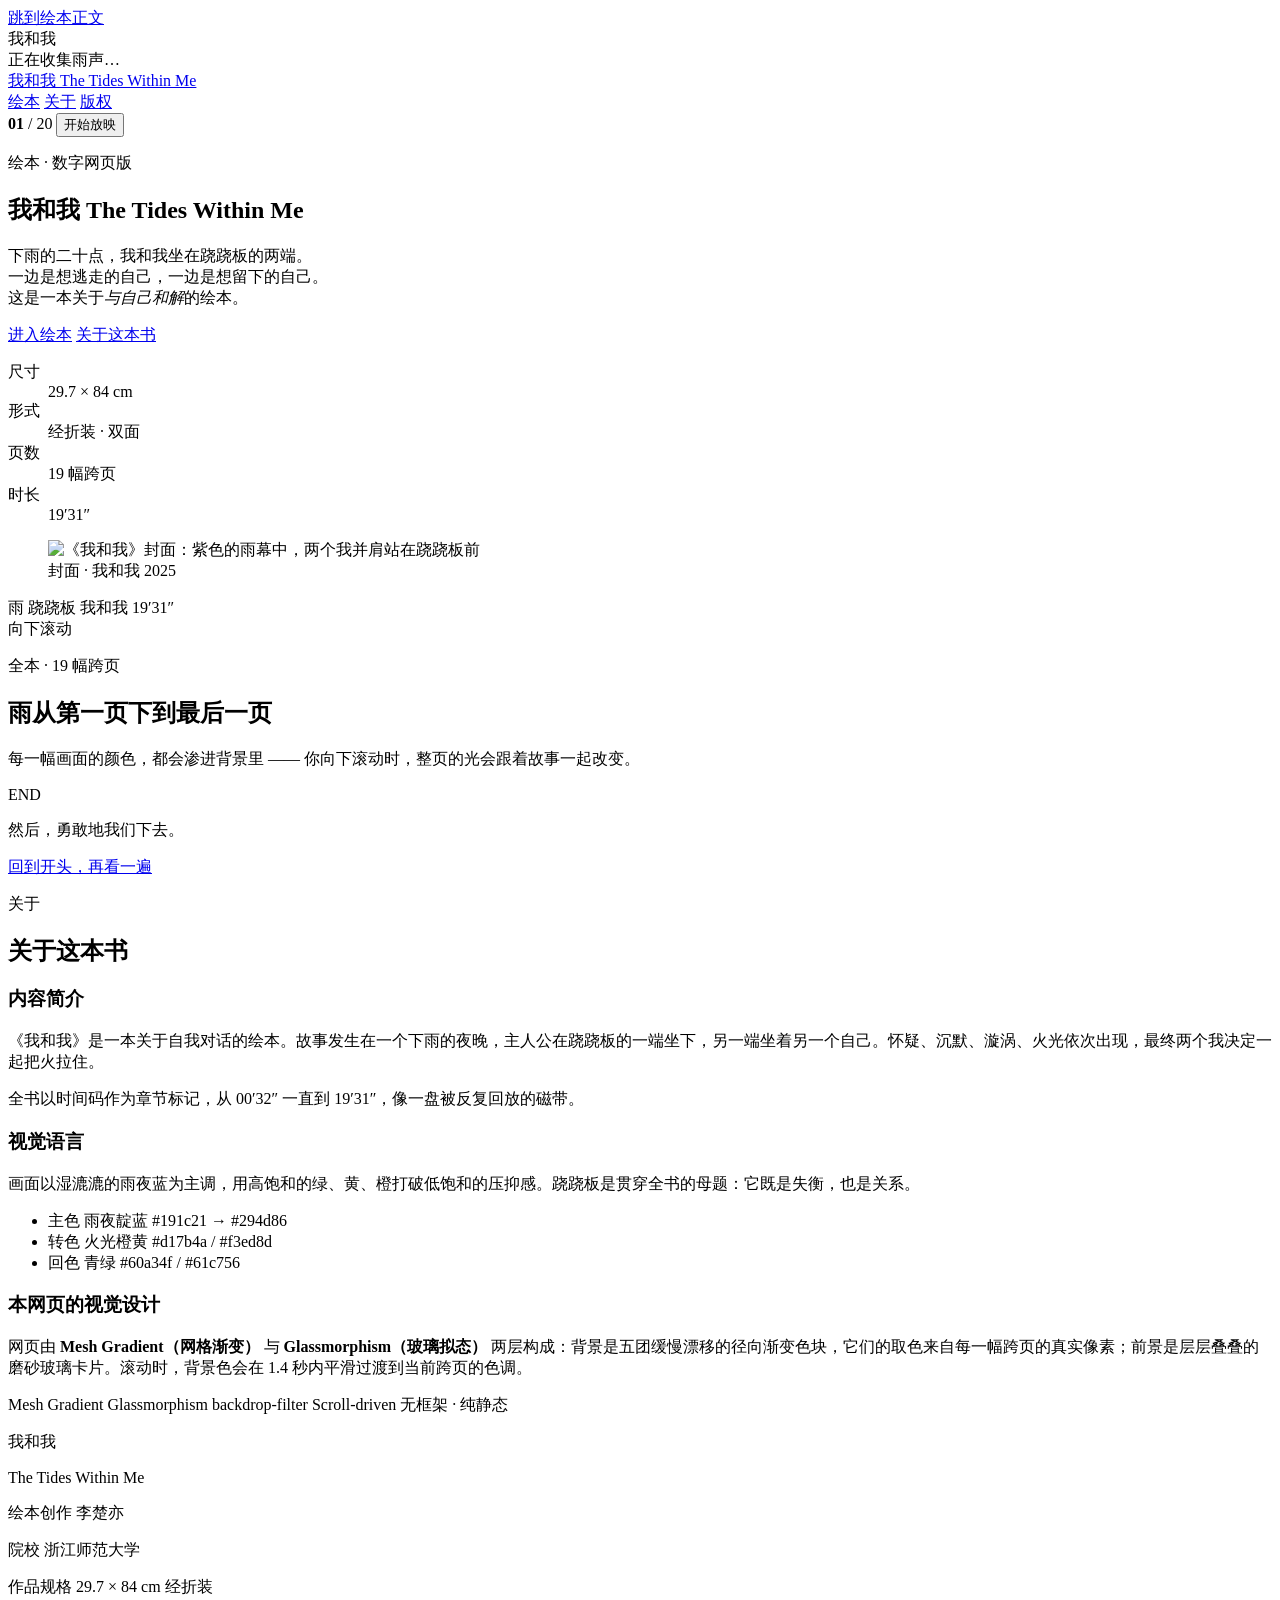
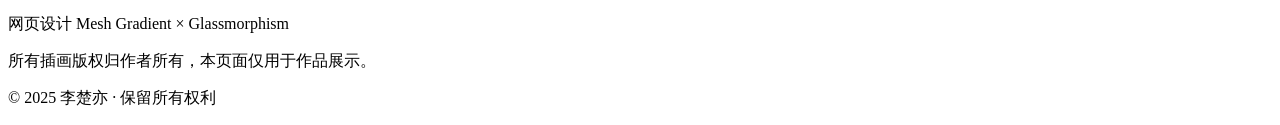
==== index.html @ bffdbea9 "Add files via upload" ====
<!DOCTYPE html>
<html lang="zh-CN">
<head>
<meta charset="UTF-8">
<meta name="viewport" content="width=device-width, initial-scale=1, viewport-fit=cover">
<title>我和我 · The Tides Within Me ｜ 绘本网页</title>
<meta name="description" content="《我和我》绘本数字网页版 —— 一场与自己相遇的雨。以网格渐变与玻璃拟态重构的阅读体验。">
<link rel="preconnect" href="https://fonts.googleapis.com">
<link rel="preconnect" href="https://fonts.gstatic.com" crossorigin>
<link href="https://fonts.googleapis.com/css2?family=Noto+Serif+SC:wght@300;400;600&family=Cormorant+Garamond:ital,wght@0,300;0,400;1,300&display=swap" rel="stylesheet">
<link rel="preload" as="image" href="assets/images/cover.jpg">
<link rel="preload" as="image" href="assets/images/01-02.jpg">
<link rel="stylesheet" href="assets/placeholder.css">
<link rel="stylesheet" href="assets/style.css">
</head>
<body>

<a class="skip-link" href="#story">跳到绘本正文</a>

<!-- ============ 网格渐变背景层 ============ -->
<div class="mesh" aria-hidden="true">
  <span class="mesh__blob mesh__blob--1"></span>
  <span class="mesh__blob mesh__blob--2"></span>
  <span class="mesh__blob mesh__blob--3"></span>
  <span class="mesh__blob mesh__blob--4"></span>
  <span class="mesh__blob mesh__blob--5"></span>
</div>
<div class="mesh__grain" aria-hidden="true"></div>
<div class="mesh__vignette" aria-hidden="true"></div>
<div class="cursor-glow" aria-hidden="true"></div>

<!-- ============ 载入层 ============ -->
<div class="loader" id="loader">
  <div class="loader__glass">
    <div class="loader__mark">我和我</div>
    <div class="loader__bar"><i id="loaderBar"></i></div>
    <div class="loader__hint" id="loaderHint">正在收集雨声…</div>
  </div>
</div>

<!-- ============ 顶部玻璃导航 ============ -->
<header class="nav glass" id="nav">
  <div class="nav__progress"><i id="navProgress"></i></div>
  <div class="nav__row">
    <a class="nav__brand" href="#top">
      <span class="nav__dot"></span>
      <span class="nav__title">我和我</span>
      <span class="nav__sub">The Tides Within Me</span>
    </a>
    <nav class="nav__links" aria-label="页面导航">
      <a href="#story">绘本</a>
      <a href="#about">关于</a>
      <a href="#credits">版权</a>
    </nav>
    <div class="nav__meta">
      <span class="nav__counter"><b id="navIndex">01</b> / <span id="navTotal">20</span></span>
      <button class="nav__cta" id="startTour" type="button">开始放映</button>
    </div>
  </div>
</header>

<main id="top">

  <!-- ============ 首屏 ============ -->
  <section class="hero">
    <div class="hero__grid">
      <div class="hero__copy">
        <p class="eyebrow glass-pill"><span class="pulse"></span> 绘本 · 数字网页版</p>
        <h1 class="hero__title">
          <span class="hero__cn">我和我</span>
          <span class="hero__en">The Tides Within Me</span>
        </h1>
        <p class="hero__lead">
          下雨的二十点，我和我坐在跷跷板的两端。<br>
          一边是想逃走的自己，一边是想留下的自己。<br>
          这是一本关于<em>与自己和解</em>的绘本。
        </p>
        <div class="hero__actions">
          <a class="btn btn--primary" href="#story">进入绘本</a>
          <a class="btn btn--ghost" href="#about">关于这本书</a>
        </div>
        <dl class="hero__facts glass">
          <div><dt>尺寸</dt><dd>29.7 × 84 cm</dd></div>
          <div><dt>形式</dt><dd>经折装 · 双面</dd></div>
          <div><dt>页数</dt><dd>19 幅跨页</dd></div>
          <div><dt>时长</dt><dd>19′31″</dd></div>
        </dl>
      </div>

      <div class="hero__art">
        <figure class="hero__frame glass">
          <div class="hero__shot" data-ph="cover">
            <img src="assets/images/cover.jpg" alt="《我和我》封面：紫色的雨幕中，两个我并肩站在跷跷板前" width="1900" height="656" fetchpriority="high" decoding="async">
          </div>
          <figcaption class="glass-bar">
            <span>封面 · 我和我</span>
            <span class="mono">2025</span>
          </figcaption>
        </figure>
        <div class="hero__chips">
          <span class="glass-chip">雨</span>
          <span class="glass-chip">跷跷板</span>
          <span class="glass-chip">我和我</span>
          <span class="glass-chip">19′31″</span>
        </div>
      </div>
    </div>
    <div class="scroll-cue" aria-hidden="true"><span></span>向下滚动</div>
  </section>

  <!-- ============ 绘本正文 ============ -->
  <section class="story" id="story">
    <div class="section-head">
      <p class="eyebrow glass-pill"><span class="pulse"></span> 全本 · 19 幅跨页</p>
      <h2>雨从第一页下到最后一页</h2>
      <p class="section-lead">每一幅画面的颜色，都会渗进背景里 —— 你向下滚动时，整页的光会跟着故事一起改变。</p>
    </div>

    <ol class="spreads" id="spreads"></ol>

    <div class="story-end glass">
      <p class="story-end__en">END</p>
      <p class="story-end__cn">然后，勇敢地我们下去。</p>
      <a class="btn btn--primary" href="#top">回到开头，再看一遍</a>
    </div>
  </section>

  <!-- ============ 关于 ============ -->
  <section class="about" id="about">
    <div class="section-head">
      <p class="eyebrow glass-pill"><span class="pulse"></span> 关于</p>
      <h2>关于这本书</h2>
    </div>
    <div class="about__grid">
      <article class="glass about__card">
        <h3>内容简介</h3>
        <p>《我和我》是一本关于自我对话的绘本。故事发生在一个下雨的夜晚，主人公在跷跷板的一端坐下，另一端坐着另一个自己。怀疑、沉默、漩涡、火光依次出现，最终两个我决定一起把火拉住。</p>
        <p>全书以时间码作为章节标记，从 <span class="mono">00′32″</span> 一直到 <span class="mono">19′31″</span>，像一盘被反复回放的磁带。</p>
      </article>
      <article class="glass about__card">
        <h3>视觉语言</h3>
        <p>画面以湿漉漉的雨夜蓝为主调，用高饱和的绿、黄、橙打破低饱和的压抑感。跷跷板是贯穿全书的母题：它既是失衡，也是关系。</p>
        <ul class="about__list">
          <li><span>主色</span> 雨夜靛蓝 #191c21 → #294d86</li>
          <li><span>转色</span> 火光橙黄 #d17b4a / #f3ed8d</li>
          <li><span>回色</span> 青绿 #60a34f / #61c756</li>
        </ul>
      </article>
      <article class="glass about__card about__card--wide">
        <h3>本网页的视觉设计</h3>
        <p>网页由 <strong>Mesh Gradient（网格渐变）</strong> 与 <strong>Glassmorphism（玻璃拟态）</strong> 两层构成：背景是五团缓慢漂移的径向渐变色块，它们的取色来自每一幅跨页的真实像素；前景是层层叠叠的磨砂玻璃卡片。滚动时，背景色会在 1.4 秒内平滑过渡到当前跨页的色调。</p>
        <div class="about__tech">
          <span class="glass-chip">Mesh Gradient</span>
          <span class="glass-chip">Glassmorphism</span>
          <span class="glass-chip">backdrop-filter</span>
          <span class="glass-chip">Scroll-driven</span>
          <span class="glass-chip">无框架 · 纯静态</span>
        </div>
      </article>
    </div>
  </section>

  <!-- ============ 版权 ============ -->
  <footer class="credits" id="credits">
    <div class="glass credits__card">
      <div class="credits__left">
        <p class="credits__mark">我和我</p>
        <p class="credits__en">The Tides Within Me</p>
      </div>
      <div class="credits__right">
        <p><span>绘本创作</span> 李楚亦</p>
        <p><span>院校</span> 浙江师范大学</p>
        <p><span>作品规格</span> 29.7 × 84 cm 经折装</p>
        <p><span>网页设计</span> Mesh Gradient × Glassmorphism</p>
        <p class="credits__note">所有插画版权归作者所有，本页面仅用于作品展示。</p>
      </div>
    </div>
    <p class="credits__bottom">© 2025 李楚亦 · 保留所有权利</p>
  </footer>
</main>

<!-- ============ 灯箱 ============ -->
<div class="lightbox" id="lightbox" role="dialog" aria-modal="true" aria-label="跨页大图" hidden>
  <div class="lightbox__backdrop"></div>
  <div class="lightbox__stage glass">
    <div class="lightbox__bar glass-bar">
      <span id="lbMeta">—</span>
      <span class="lightbox__hint">← → 翻页 · Esc 关闭</span>
      <button class="lightbox__close" id="lbClose" type="button" aria-label="关闭">✕</button>
    </div>
    <figure class="lightbox__figure">
      <img id="lbImg" alt="" decoding="async">
    </figure>
    <div class="lightbox__nav">
      <button id="lbPrev" type="button" aria-label="上一页">←</button>
      <span id="lbCount" class="mono">1 / 20</span>
      <button id="lbNext" type="button" aria-label="下一页">→</button>
    </div>
  </div>
</div>

<div class="toast glass" id="toast" role="status" aria-live="polite"></div>

<script src="assets/data.js"></script>
<script src="assets/app.js"></script>
</body>
</html>
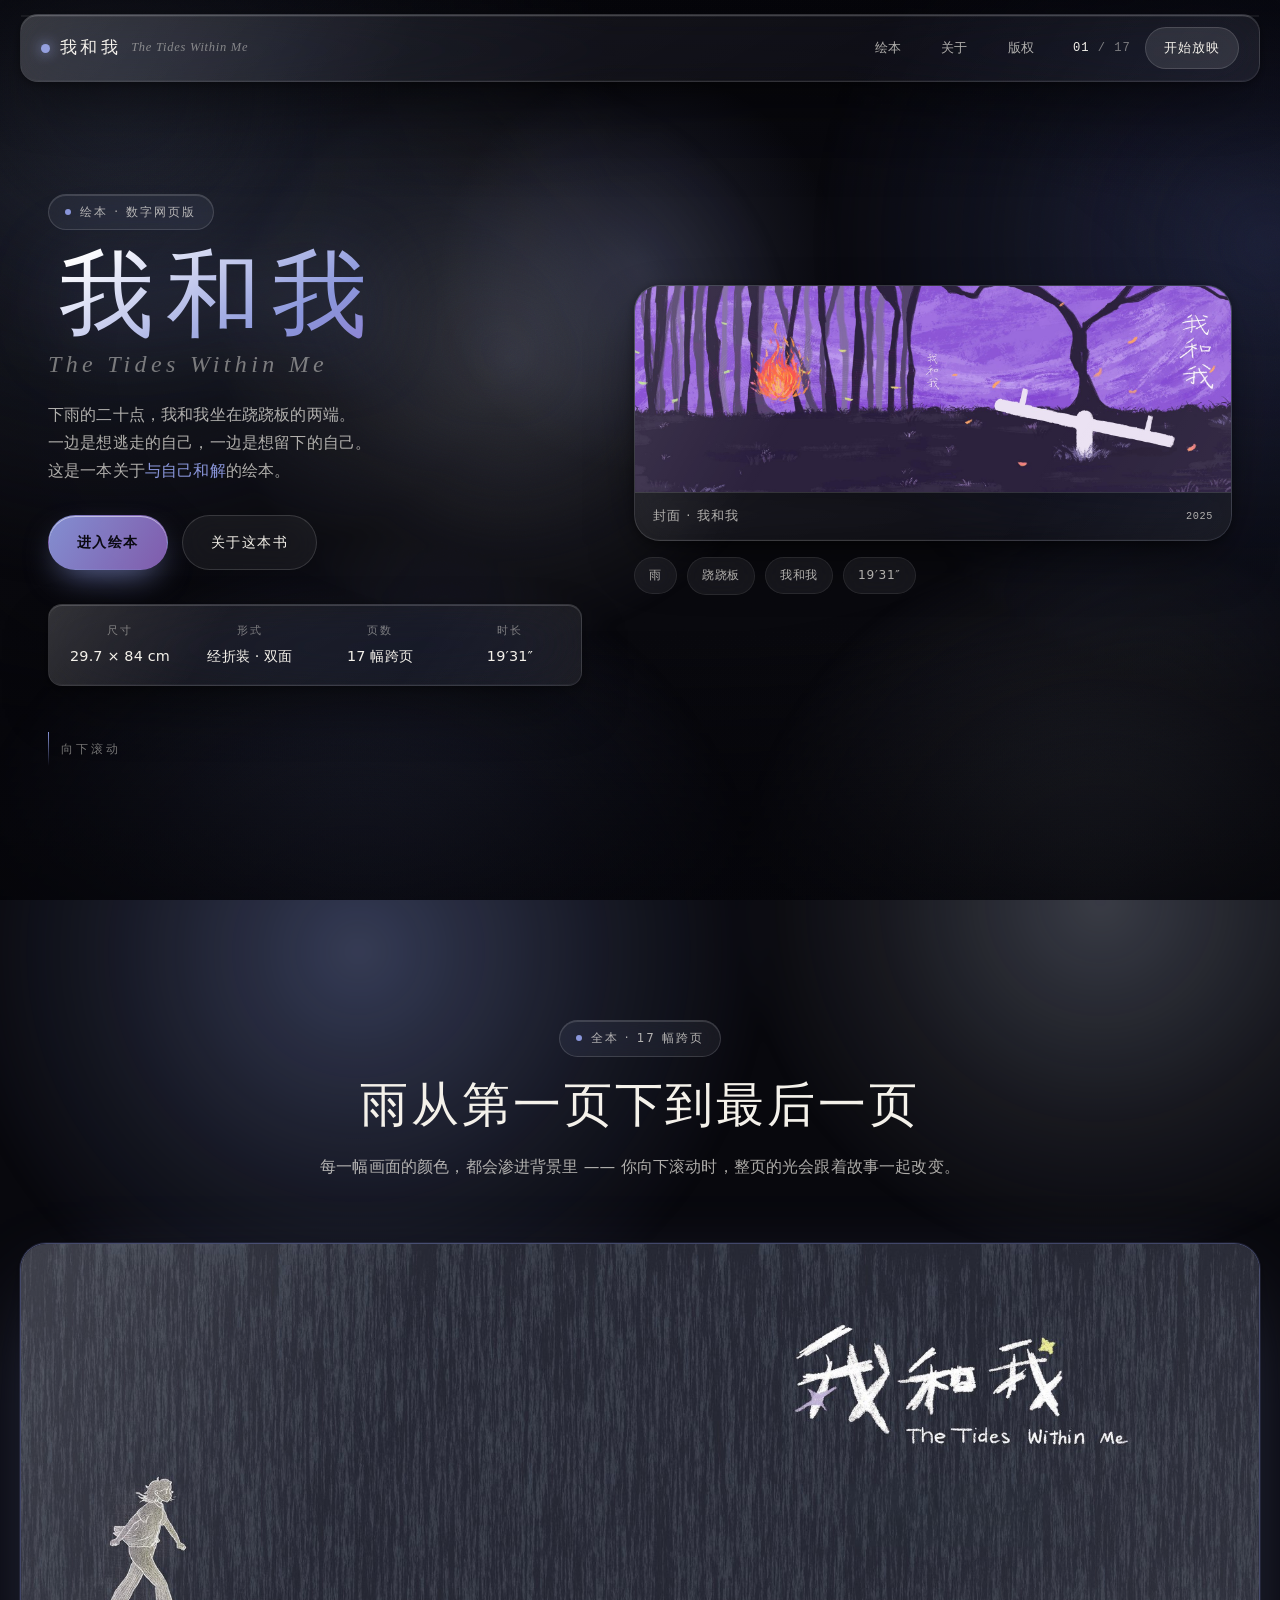
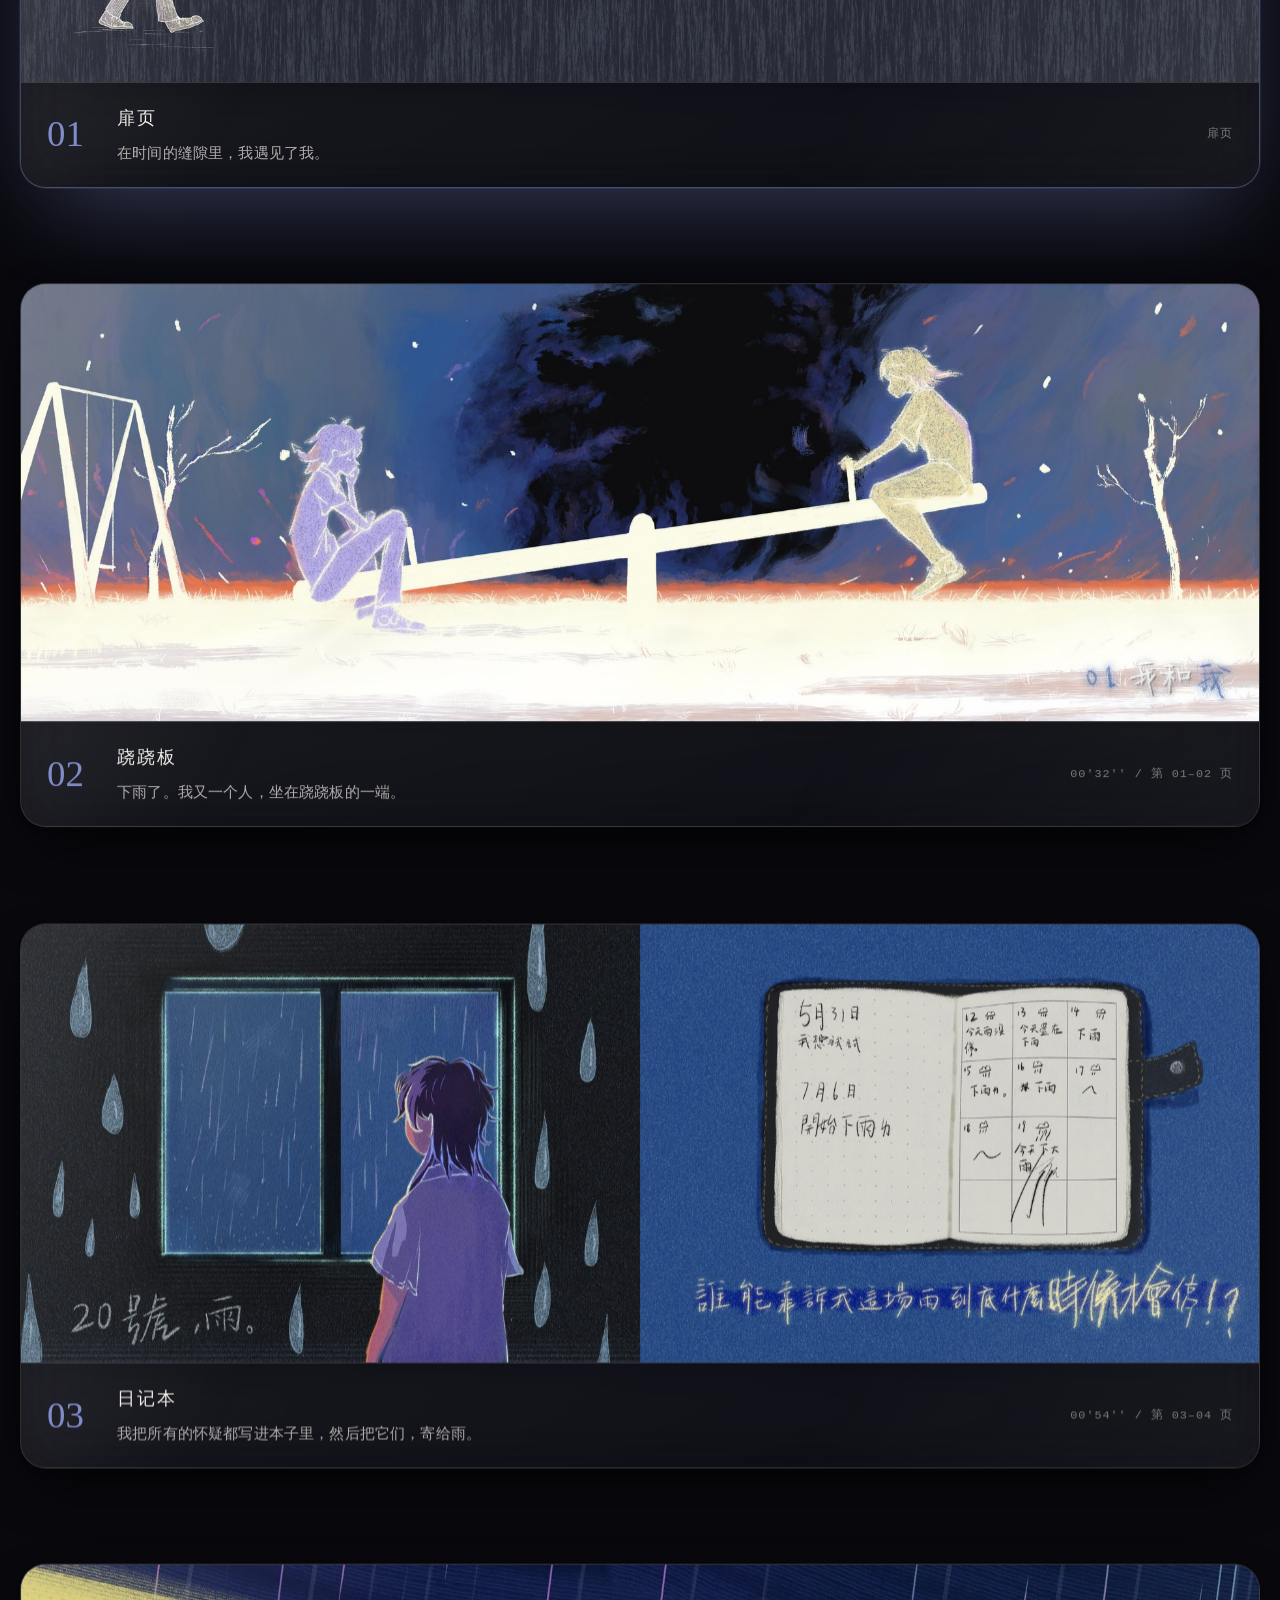
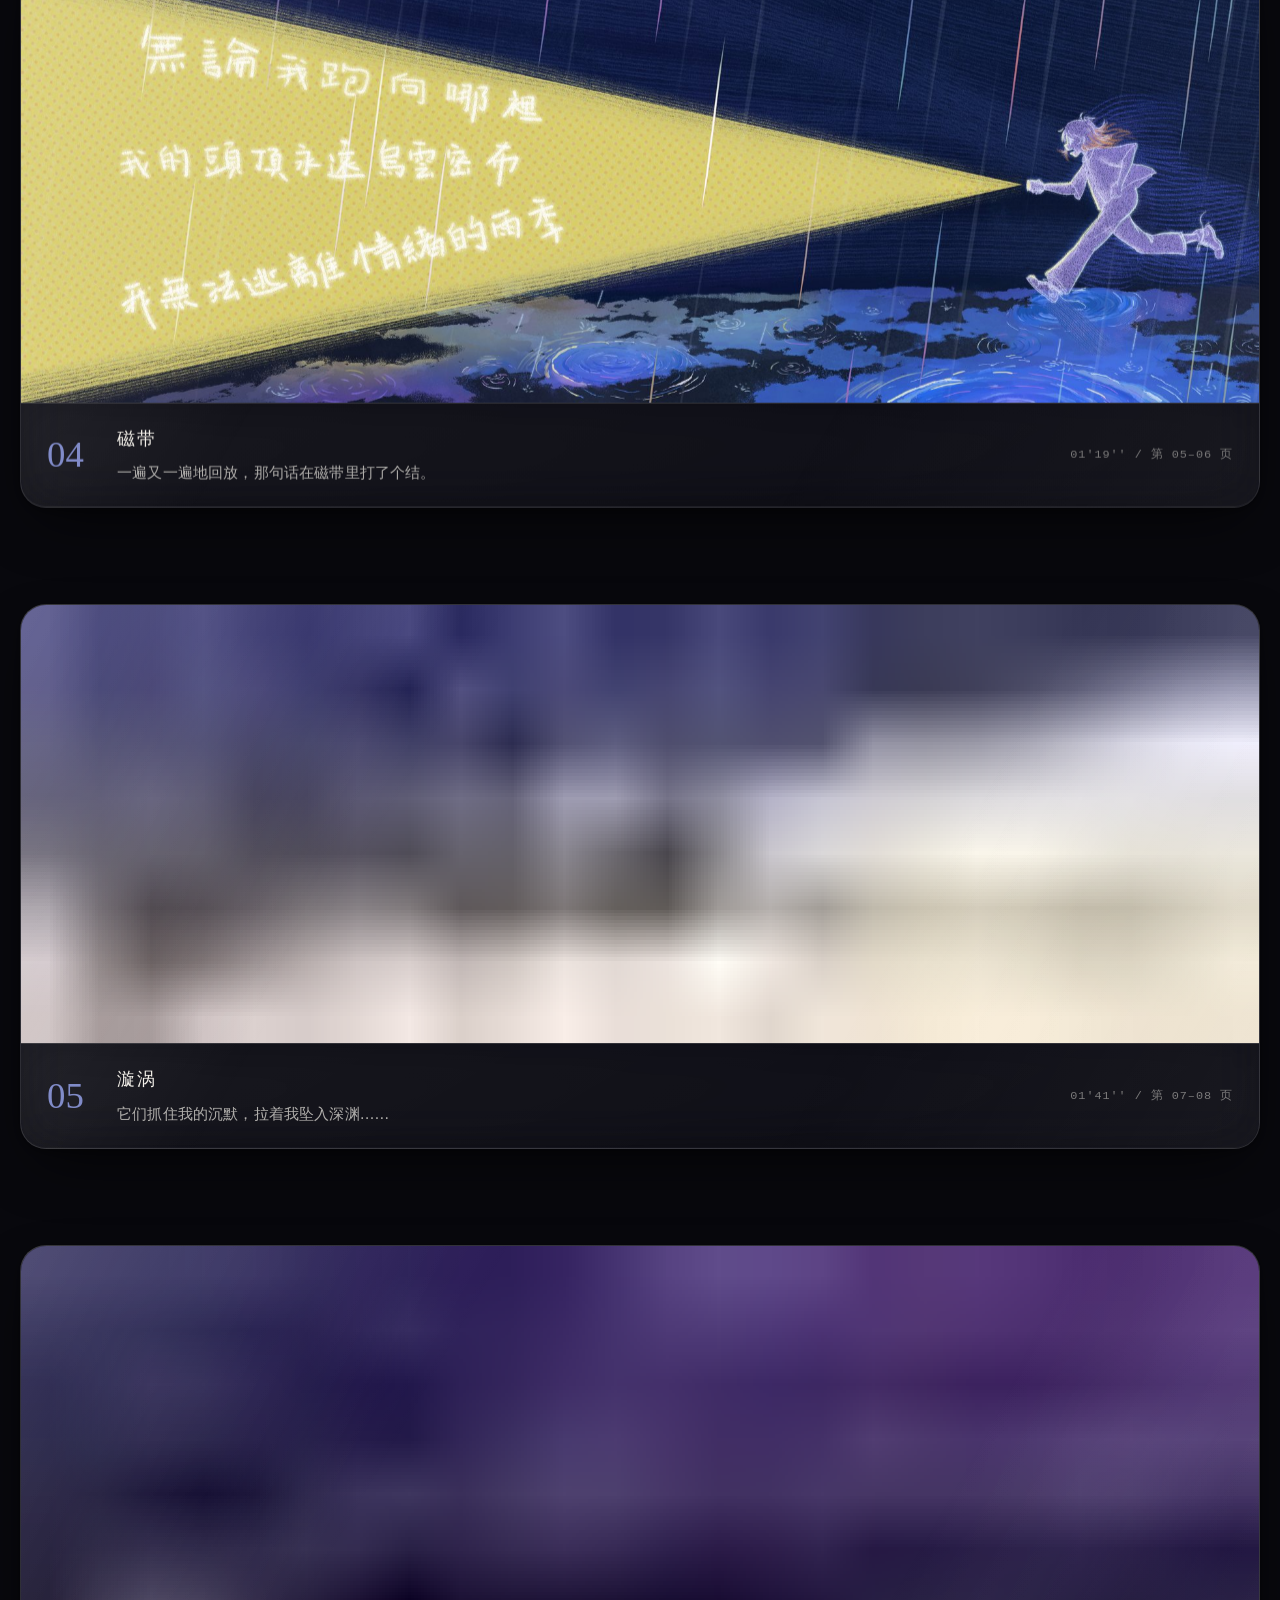
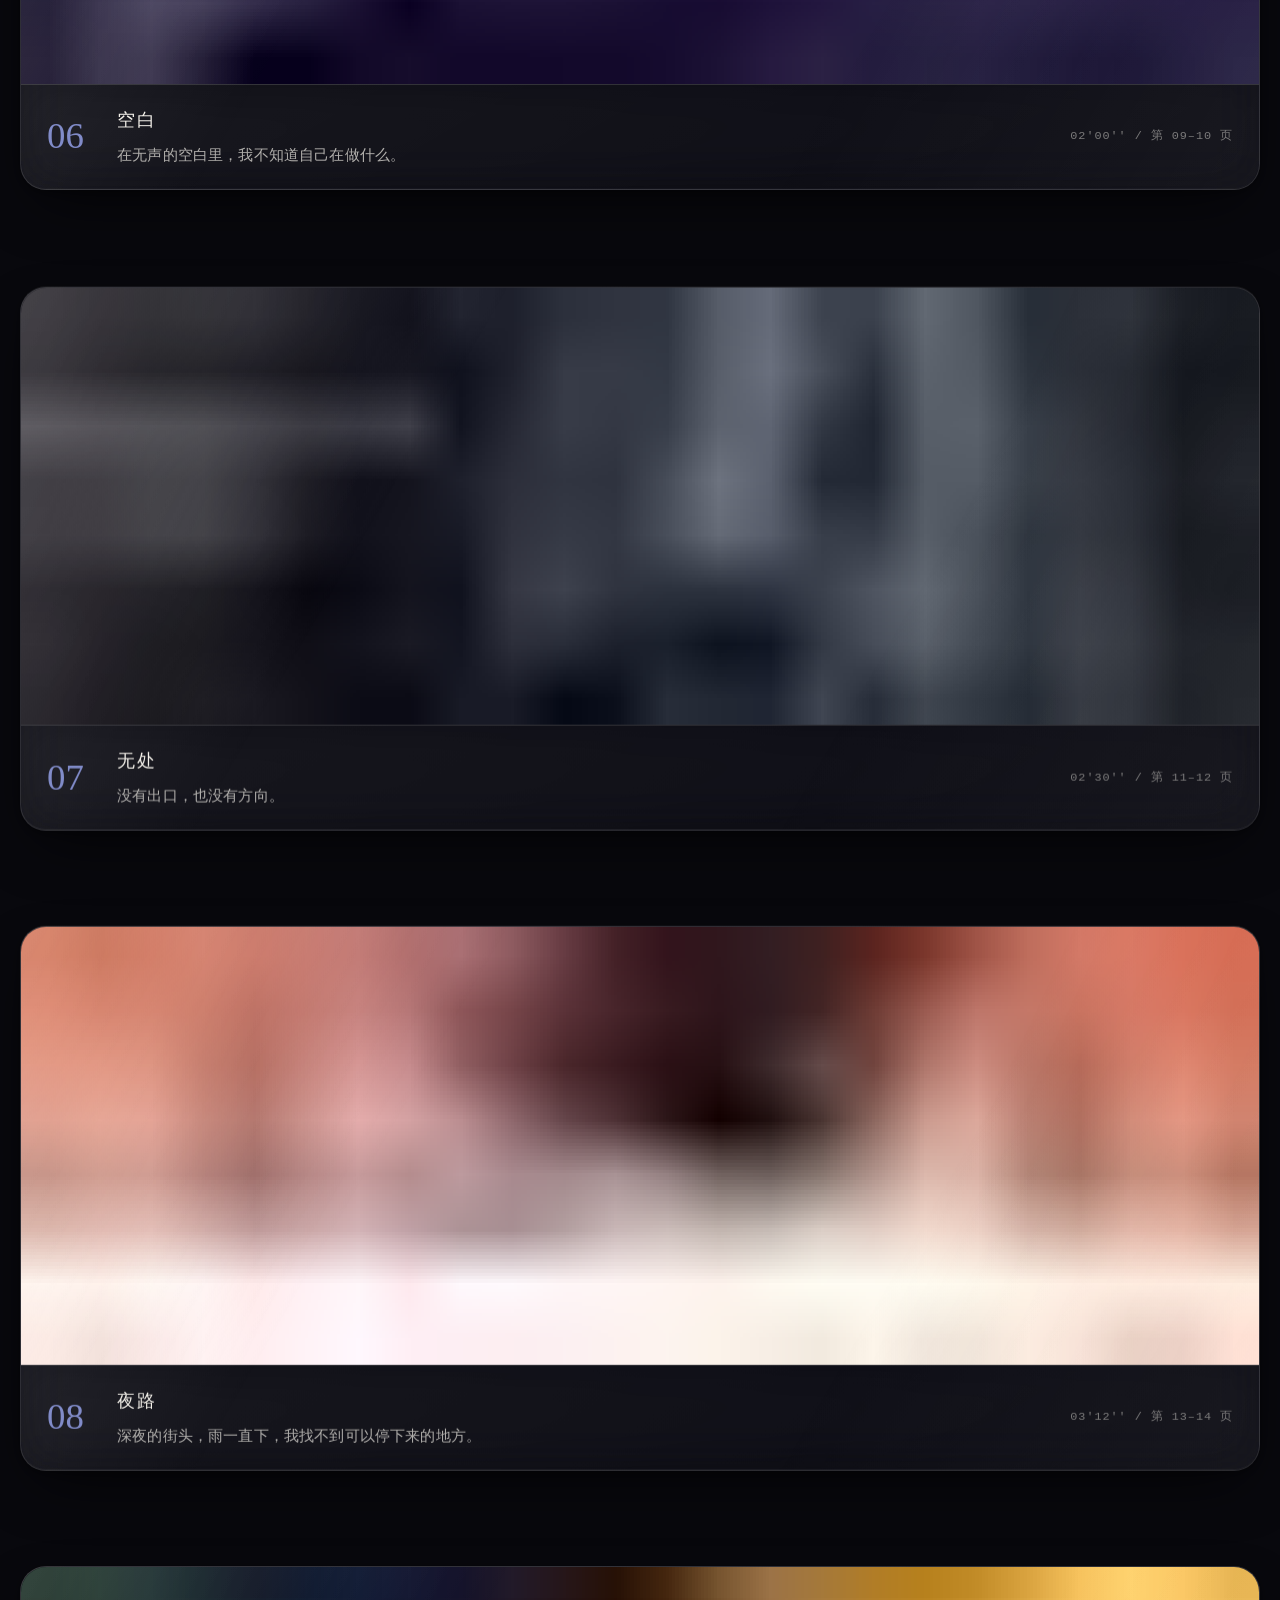
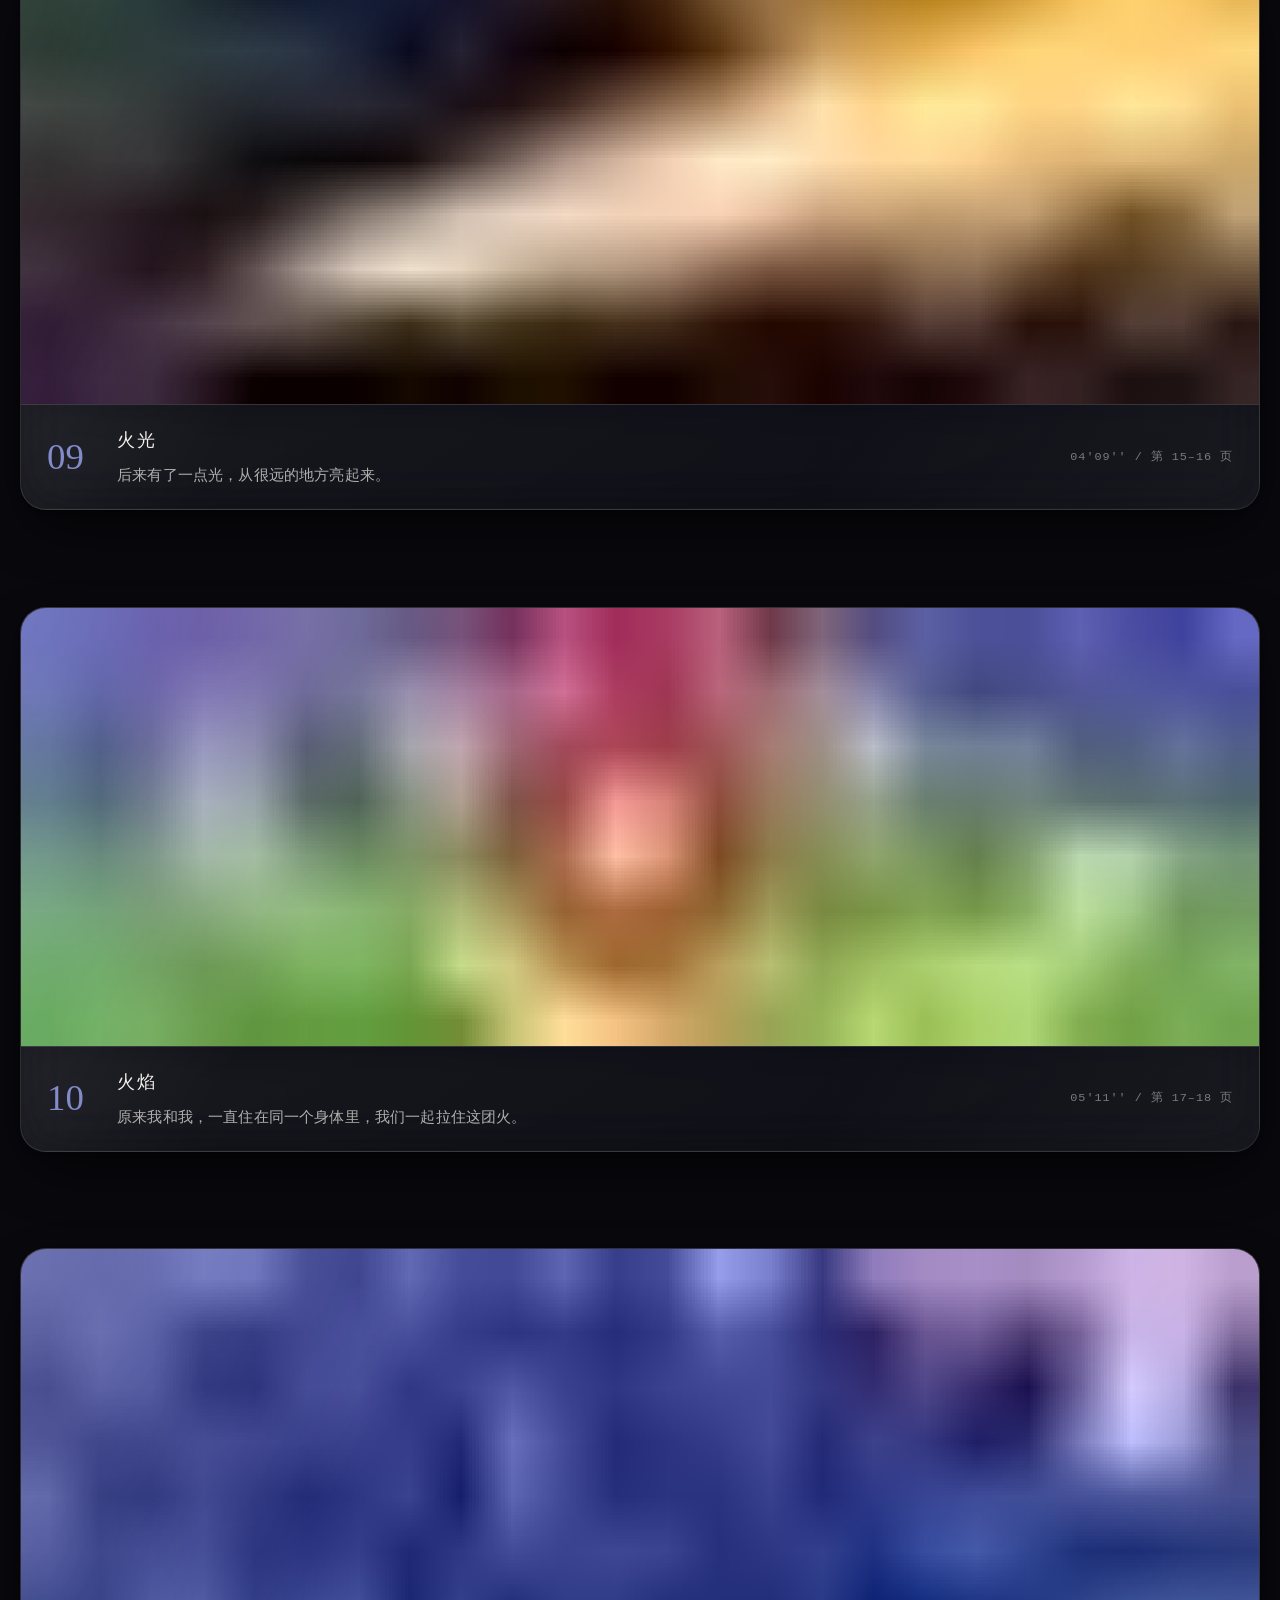
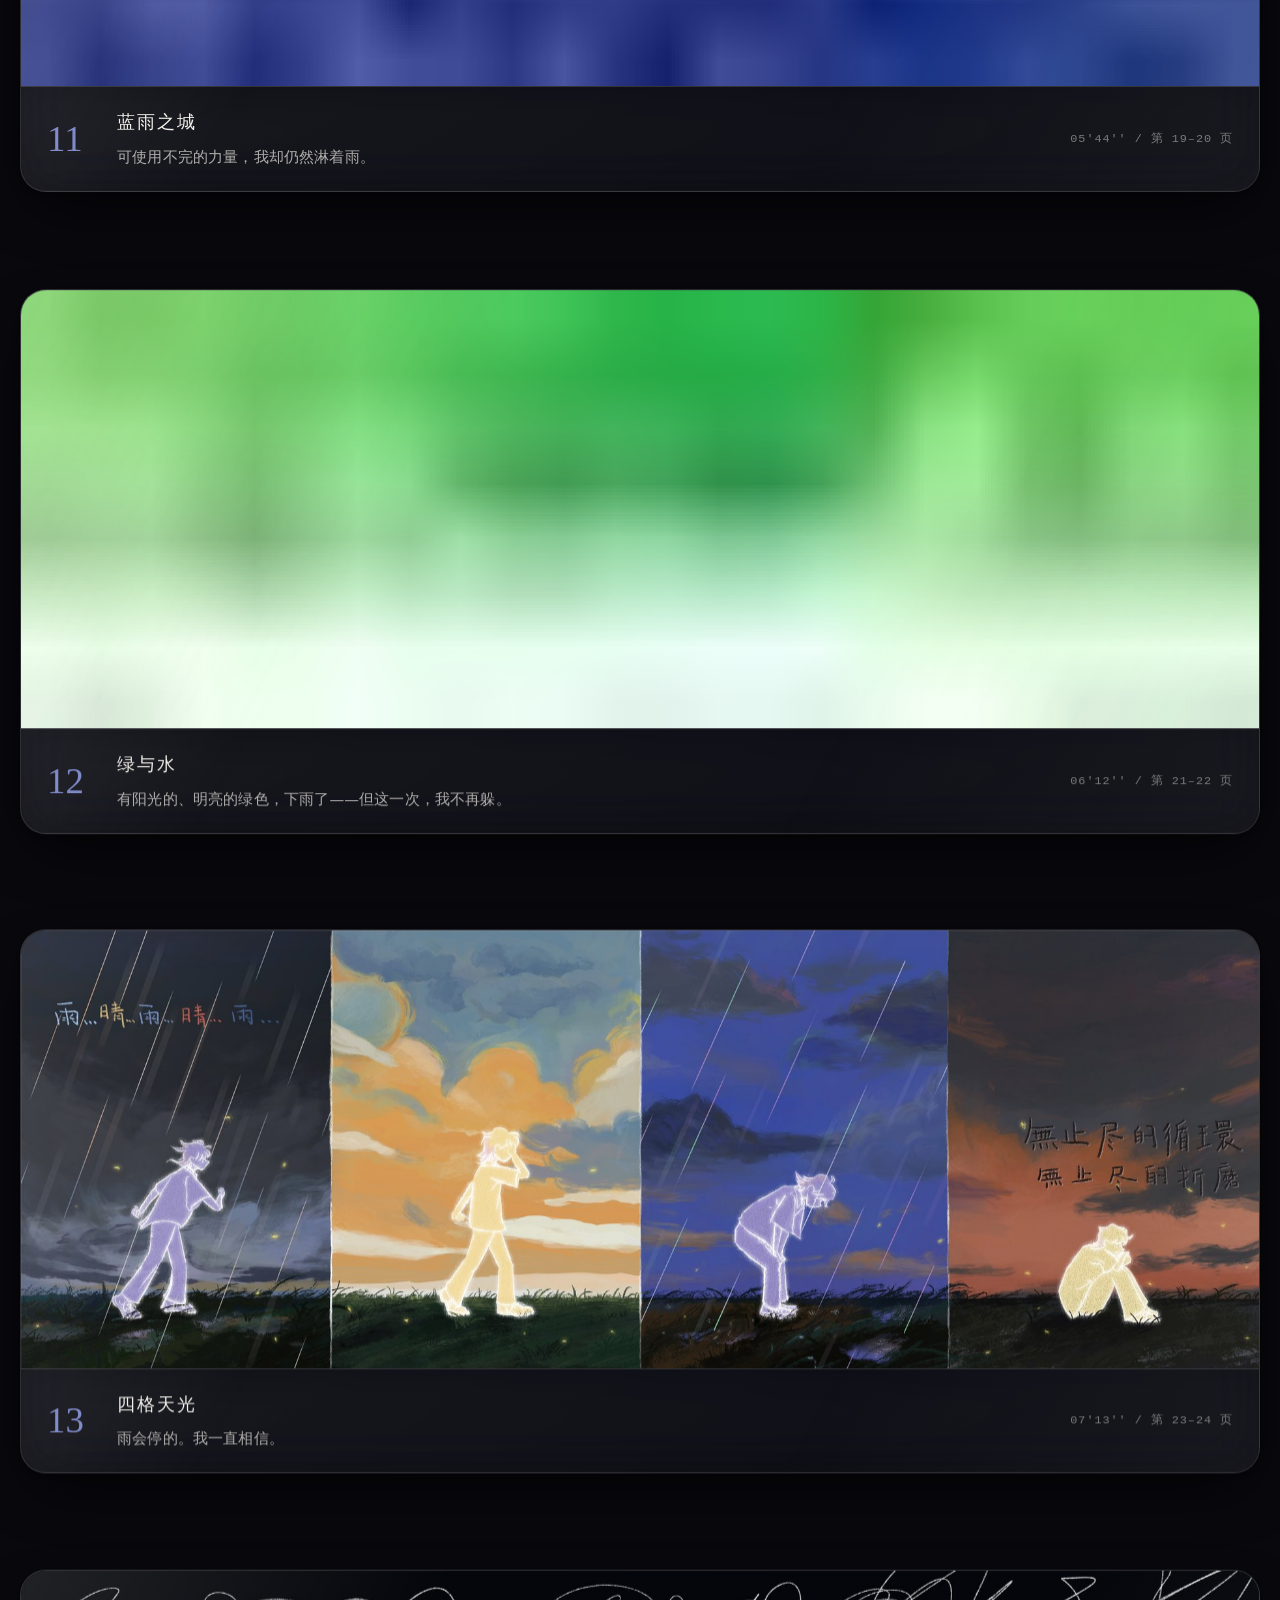
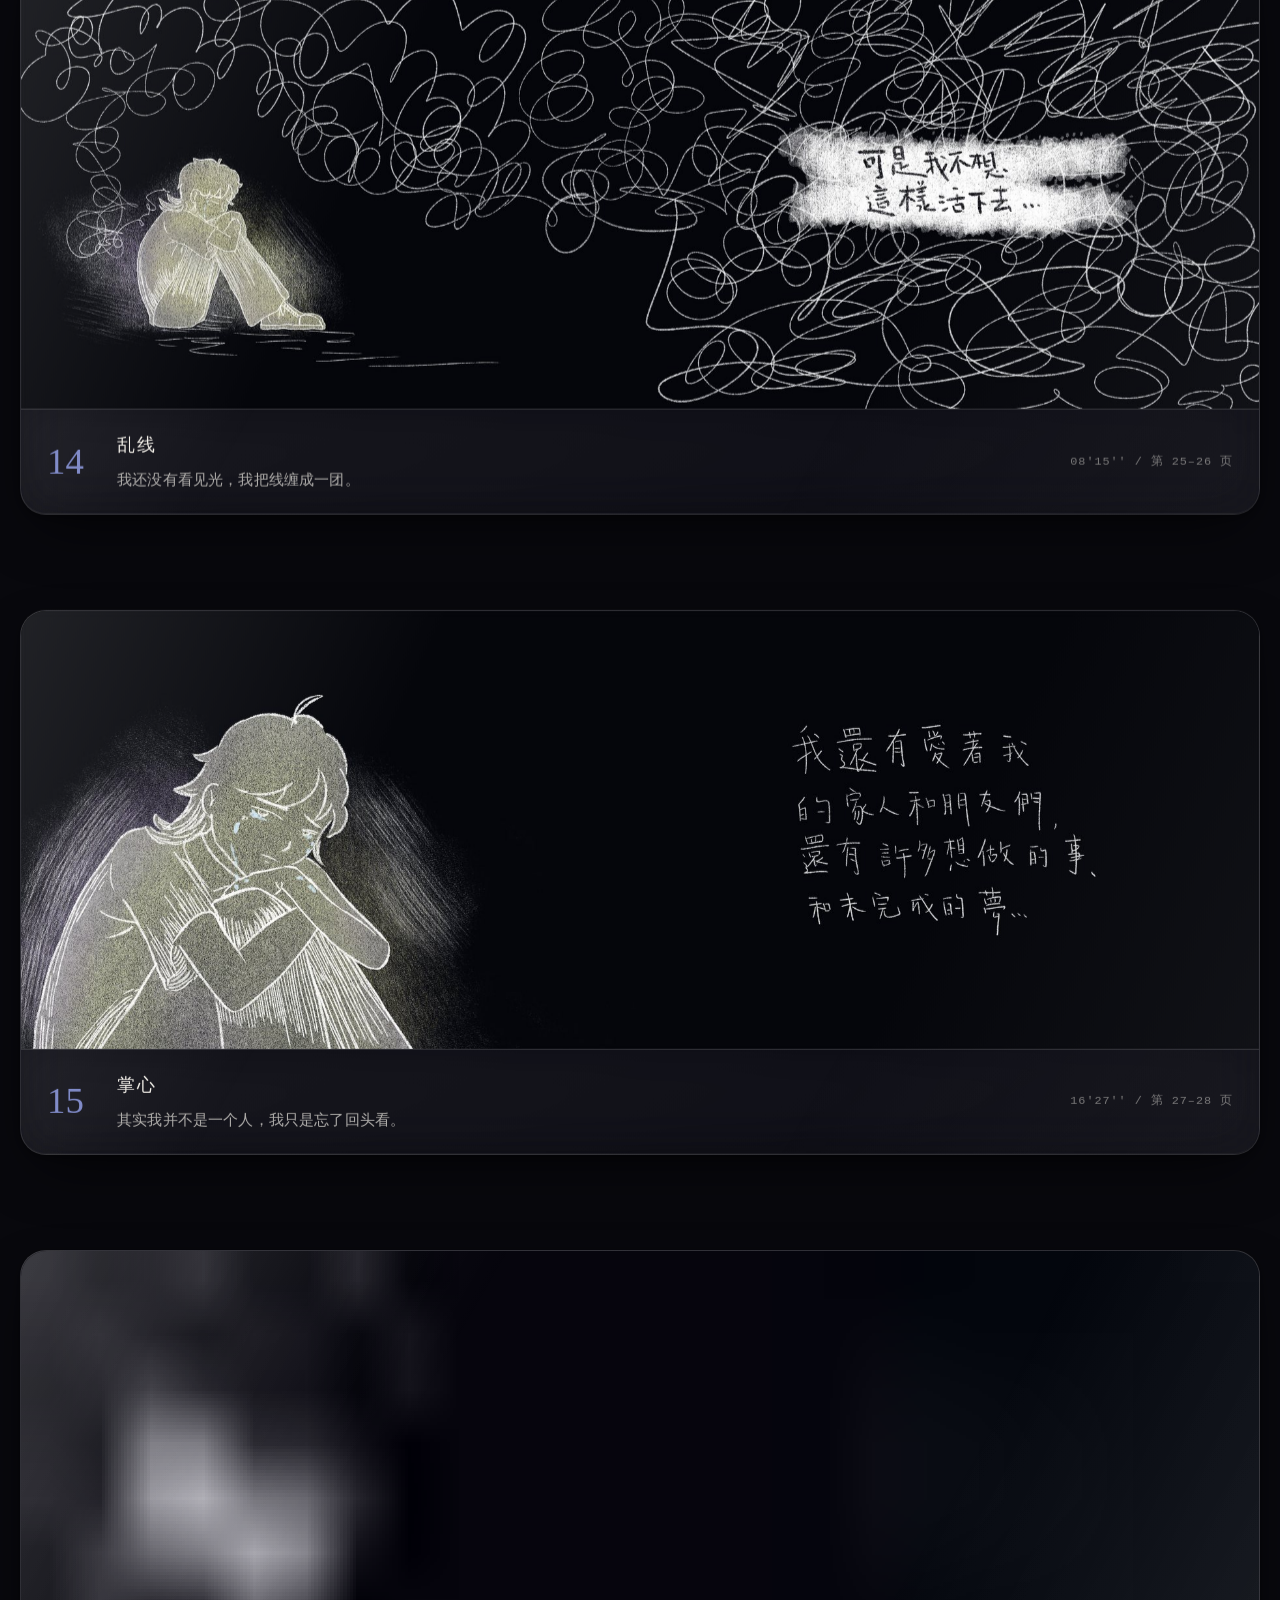
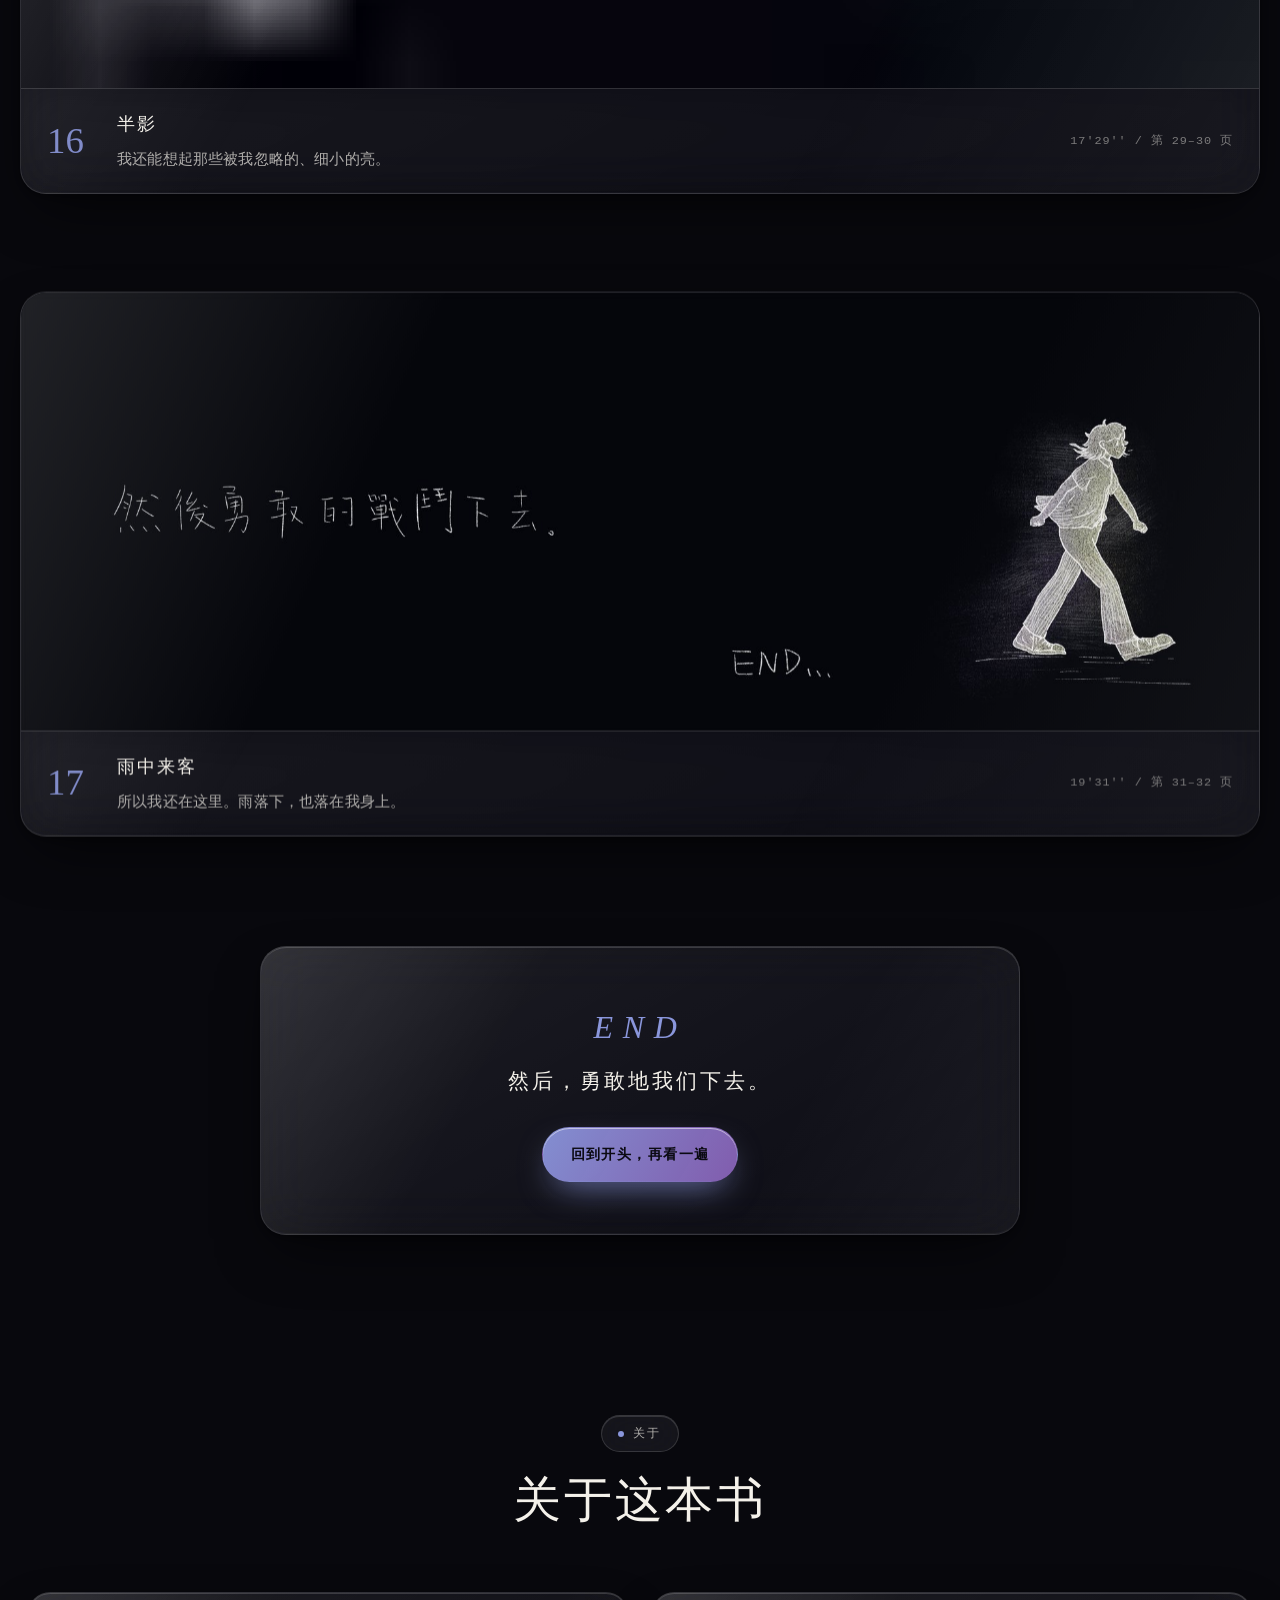
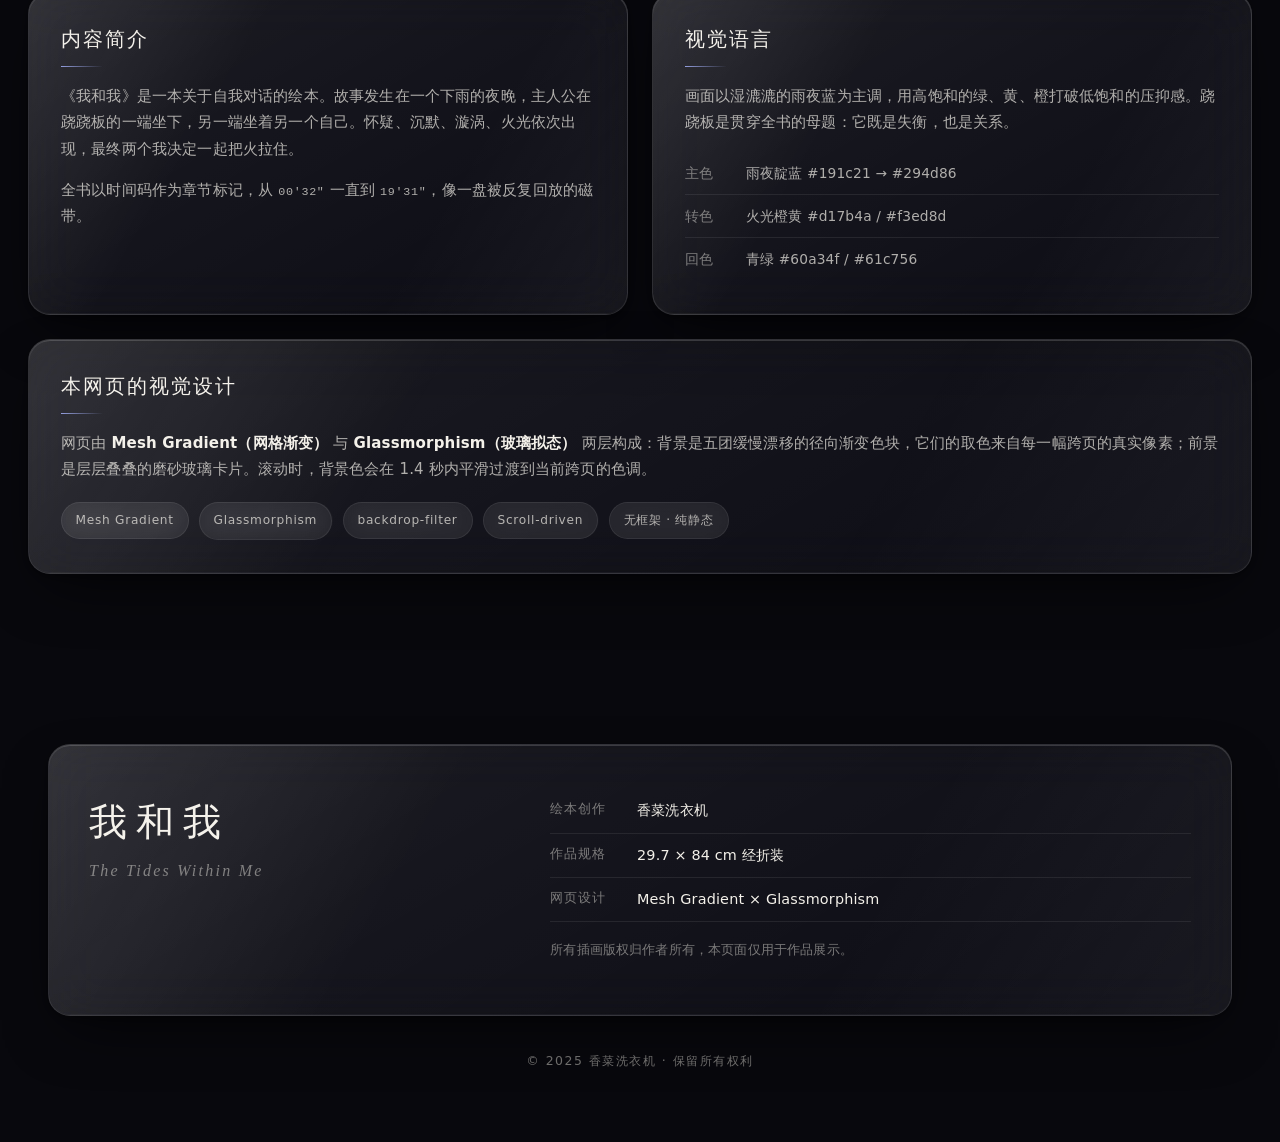
==== commit 527ad893: "Add files via upload" ====
--- a/index.html
+++ b/index.html
@@ -8,6 +8,7 @@
 <link rel="preconnect" href="https://fonts.googleapis.com">
 <link rel="preconnect" href="https://fonts.gstatic.com" crossorigin>
 <link href="https://fonts.googleapis.com/css2?family=Noto+Serif+SC:wght@300;400;600&family=Cormorant+Garamond:ital,wght@0,300;0,400;1,300&display=swap" rel="stylesheet">
+<link rel="icon" href="data:image/svg+xml,%3Csvg xmlns='http://www.w3.org/2000/svg' viewBox='0 0 32 32'%3E%3Cdefs%3E%3CradialGradient id='g' cx='35%25' cy='30%25'%3E%3Cstop offset='0' stop-color='%23a78bfa'/%3E%3Cstop offset='1' stop-color='%234c1d95'/%3E%3C/radialGradient%3E%3C/defs%3E%3Crect width='32' height='32' rx='7' fill='url(%23g)'/%3E%3Ctext x='16' y='23' font-size='18' text-anchor='middle' fill='%23ffffff' font-family='serif'%3E%E6%88%91%3C/text%3E%3C/svg%3E">
 <link rel="preload" as="image" href="assets/images/cover.jpg">
 <link rel="preload" as="image" href="assets/images/01-02.jpg">
 <link rel="stylesheet" href="assets/placeholder.css">
@@ -82,7 +83,7 @@
         <dl class="hero__facts glass">
           <div><dt>尺寸</dt><dd>29.7 × 84 cm</dd></div>
           <div><dt>形式</dt><dd>经折装 · 双面</dd></div>
-          <div><dt>页数</dt><dd>19 幅跨页</dd></div>
+          <div><dt>页数</dt><dd>17 幅跨页</dd></div>
           <div><dt>时长</dt><dd>19′31″</dd></div>
         </dl>
       </div>
@@ -111,7 +112,7 @@
   <!-- ============ 绘本正文 ============ -->
   <section class="story" id="story">
     <div class="section-head">
-      <p class="eyebrow glass-pill"><span class="pulse"></span> 全本 · 19 幅跨页</p>
+      <p class="eyebrow glass-pill"><span class="pulse"></span> 全本 · 17 幅跨页</p>
       <h2>雨从第一页下到最后一页</h2>
       <p class="section-lead">每一幅画面的颜色，都会渗进背景里 —— 你向下滚动时，整页的光会跟着故事一起改变。</p>
     </div>
@@ -168,14 +169,13 @@
         <p class="credits__en">The Tides Within Me</p>
       </div>
       <div class="credits__right">
-        <p><span>绘本创作</span> 李楚亦</p>
-        <p><span>院校</span> 浙江师范大学</p>
+        <p><span>绘本创作</span> 香菜洗衣机</p>
         <p><span>作品规格</span> 29.7 × 84 cm 经折装</p>
         <p><span>网页设计</span> Mesh Gradient × Glassmorphism</p>
         <p class="credits__note">所有插画版权归作者所有，本页面仅用于作品展示。</p>
       </div>
     </div>
-    <p class="credits__bottom">© 2025 李楚亦 · 保留所有权利</p>
+    <p class="credits__bottom">© 2025 香菜洗衣机 · 保留所有权利</p>
   </footer>
 </main>
 
@@ -193,7 +193,7 @@
     </figure>
     <div class="lightbox__nav">
       <button id="lbPrev" type="button" aria-label="上一页">←</button>
-      <span id="lbCount" class="mono">1 / 20</span>
+      <span id="lbCount" class="mono">1 / 17</span>
       <button id="lbNext" type="button" aria-label="下一页">→</button>
     </div>
   </div>
--- a/assets/placeholder.css
+++ b/assets/placeholder.css
@@ -0,0 +1,19 @@
+/* 构建脚本生成：大图加载前的模糊占位色 */
+[data-ph="cover"]{background-image:url("[data-uri]")}
+[data-ph="00-flyleaf"]{background-image:url("[data-uri]")}
+[data-ph="01-02"]{background-image:url("[data-uri]")}
+[data-ph="03-04"]{background-image:url("[data-uri]")}
+[data-ph="05-06"]{background-image:url("[data-uri]")}
+[data-ph="07-08"]{background-image:url("[data-uri]")}
+[data-ph="09-10"]{background-image:url("[data-uri]")}
+[data-ph="11-12"]{background-image:url("[data-uri]")}
+[data-ph="13-14"]{background-image:url("[data-uri]")}
+[data-ph="15-16"]{background-image:url("[data-uri]")}
+[data-ph="17-18b"]{background-image:url("[data-uri]")}
+[data-ph="19-20"]{background-image:url("[data-uri]")}
+[data-ph="21-22b"]{background-image:url("[data-uri]")}
+[data-ph="23-24"]{background-image:url("[data-uri]")}
+[data-ph="25-26"]{background-image:url("[data-uri]")}
+[data-ph="27-28"]{background-image:url("[data-uri]")}
+[data-ph="29-30"]{background-image:url("[data-uri]")}
+[data-ph="31-32"]{background-image:url("[data-uri]")}
--- a/assets/style.css
+++ b/assets/style.css
@@ -0,0 +1,545 @@
+/* =========================================================
+   我和我 · The Tides Within Me
+   Mesh Gradient × Glassmorphism
+   ========================================================= */
+
+/* ---------- 基础变量 ---------- */
+:root{
+  --bg: #08080d;
+  --ink: #f4f1ea;
+  --ink-soft: rgba(244,241,234,.70);
+  --ink-dim: rgba(244,241,234,.46);
+  --line: rgba(255,255,255,.14);
+  --line-soft: rgba(255,255,255,.08);
+  --glass-bg: rgba(255,255,255,.055);
+  --glass-bg-2: rgba(255,255,255,.085);
+  --glass-blur: 26px;
+  --radius: 22px;
+  --radius-sm: 14px;
+  --shadow: 0 24px 60px -20px rgba(0,0,0,.75), 0 2px 10px rgba(0,0,0,.35);
+  /* 离线优先：先本地中文字体，再联网字体 */
+  --serif: "Songti SC", "Source Han Serif SC", "Noto Serif SC", "SimSun", "STSong", Georgia, serif;
+  --latin: "Cormorant Garamond", "Times New Roman", "Georgia", serif;
+  --sans: "PingFang SC", "Microsoft YaHei", "Noto Sans SC", "Hiragino Sans GB", system-ui, -apple-system, sans-serif;
+  --mono: ui-monospace, "SFMono-Regular", "Cascadia Mono", Consolas, monospace;
+
+  /* 由 JS 按当前跨页写入 */
+  --m1: 25 25 40;
+  --m2: 60 55 105;
+  --m3: 130 95 190;
+  --m4: 40 70 130;
+  --m5: 200 180 150;
+  --accent: 175 150 235;
+  --accent-2: 120 170 230;
+  --ease: cubic-bezier(.22,.61,.36,1);
+}
+
+*,*::before,*::after{ box-sizing:border-box; }
+
+html{ scroll-behavior:smooth; -webkit-text-size-adjust:100%; }
+
+body{
+  margin:0;
+  min-height:100%;
+  background:var(--bg);
+  color:var(--ink);
+  font-family:var(--sans);
+  font-size:16px;
+  line-height:1.75;
+  letter-spacing:.01em;
+  overflow-x:hidden;
+  -webkit-font-smoothing:antialiased;
+}
+body.is-locked{ overflow:hidden; }
+
+img{ display:block; max-width:100%; height:auto; }
+a{ color:inherit; text-decoration:none; }
+button{ font:inherit; color:inherit; cursor:pointer; }
+h1,h2,h3{ font-family:var(--serif); font-weight:400; line-height:1.25; margin:0; }
+p{ margin:0 0 1em; }
+::selection{ background:rgb(var(--accent) / .45); color:#fff; }
+
+.mono{ font-family:var(--mono); font-size:.78em; letter-spacing:.06em; }
+
+/* =========================================================
+   1. 网格渐变背景（Mesh Gradient）
+   ========================================================= */
+.mesh{
+  position:fixed; inset:-20vmax; z-index:0; pointer-events:none;
+  filter:saturate(150%) blur(6px);
+  opacity:.95;
+}
+.mesh__blob{
+  position:absolute; display:block;
+  border-radius:50%;
+  mix-blend-mode:screen;
+  will-change:transform, background-color;
+  transition:background-color 1.4s var(--ease);
+}
+.mesh__blob--1{
+  width:78vmax; height:78vmax; left:-10vmax; top:-12vmax;
+  background:radial-gradient(circle at 50% 50%, rgb(var(--m1) / .95) 0%, rgb(var(--m1) / .35) 42%, transparent 72%);
+  animation:drift1 34s ease-in-out infinite;
+}
+.mesh__blob--2{
+  width:70vmax; height:70vmax; right:-14vmax; top:4vmax;
+  background:radial-gradient(circle at 50% 50%, rgb(var(--m2) / .90) 0%, rgb(var(--m2) / .30) 45%, transparent 74%);
+  animation:drift2 42s ease-in-out infinite;
+}
+.mesh__blob--3{
+  width:64vmax; height:64vmax; left:16vmax; bottom:-16vmax;
+  background:radial-gradient(circle at 50% 50%, rgb(var(--m3) / .80) 0%, rgb(var(--m3) / .26) 44%, transparent 72%);
+  animation:drift3 50s ease-in-out infinite;
+}
+.mesh__blob--4{
+  width:56vmax; height:56vmax; right:6vmax; bottom:-8vmax;
+  background:radial-gradient(circle at 50% 50%, rgb(var(--m4) / .82) 0%, rgb(var(--m4) / .24) 46%, transparent 74%);
+  animation:drift4 38s ease-in-out infinite;
+}
+.mesh__blob--5{
+  width:44vmax; height:44vmax; left:38vmax; top:26vmax;
+  background:radial-gradient(circle at 50% 50%, rgb(var(--m5) / .55) 0%, rgb(var(--m5) / .16) 46%, transparent 76%);
+  animation:drift5 60s ease-in-out infinite;
+}
+@keyframes drift1{ 0%,100%{transform:translate3d(0,0,0) scale(1)} 33%{transform:translate3d(9vmax,6vmax,0) scale(1.14)} 66%{transform:translate3d(-5vmax,10vmax,0) scale(.94)} }
+@keyframes drift2{ 0%,100%{transform:translate3d(0,0,0) scale(1)} 40%{transform:translate3d(-11vmax,8vmax,0) scale(1.1)} 70%{transform:translate3d(4vmax,-6vmax,0) scale(.92)} }
+@keyframes drift3{ 0%,100%{transform:translate3d(0,0,0) scale(1)} 35%{transform:translate3d(10vmax,-8vmax,0) scale(1.16)} 75%{transform:translate3d(-6vmax,-3vmax,0) scale(.9)} }
+@keyframes drift4{ 0%,100%{transform:translate3d(0,0,0) scale(1)} 45%{transform:translate3d(-8vmax,-9vmax,0) scale(1.12)} 80%{transform:translate3d(6vmax,4vmax,0) scale(.95)} }
+@keyframes drift5{ 0%,100%{transform:translate3d(0,0,0) scale(1)} 50%{transform:translate3d(-14vmax,10vmax,0) scale(1.2)} }
+
+/* 颗粒 + 暗角，避免渐变出现色带 */
+.mesh__grain{
+  position:fixed; inset:0; z-index:1; pointer-events:none; opacity:.30;
+  mix-blend-mode:overlay;
+  background-image:url("data:image/svg+xml,%3Csvg xmlns='http://www.w3.org/2000/svg' width='240' height='240'%3E%3Cfilter id='n'%3E%3CfeTurbulence type='fractalNoise' baseFrequency='.85' numOctaves='3'/%3E%3C/filter%3E%3Crect width='240' height='240' filter='url(%23n)' opacity='.5'/%3E%3C/svg%3E");
+}
+.mesh__vignette{
+  position:fixed; inset:0; z-index:1; pointer-events:none;
+  background:
+    radial-gradient(120% 90% at 50% 40%, transparent 34%, rgba(4,4,8,.55) 78%, rgba(3,3,6,.9) 100%),
+    linear-gradient(180deg, rgba(4,4,9,.55) 0%, transparent 22%, transparent 70%, rgba(4,4,9,.7) 100%);
+}
+.cursor-glow{
+  position:fixed; z-index:1; pointer-events:none;
+  width:34vmax; height:34vmax; border-radius:50%;
+  left:0; top:0; margin:-17vmax 0 0 -17vmax;
+  background:radial-gradient(circle, rgb(var(--accent) / .18) 0%, transparent 65%);
+  transform:translate3d(var(--cx,50vw),var(--cy,30vh),0);
+  transition:opacity .4s ease;
+  mix-blend-mode:screen;
+}
+
+/* =========================================================
+   2. 玻璃拟态基础
+   ========================================================= */
+.glass{
+  position:relative;
+  background:linear-gradient(150deg, var(--glass-bg-2), var(--glass-bg) 42%, rgba(255,255,255,.02));
+  backdrop-filter:blur(var(--glass-blur)) saturate(170%);
+  -webkit-backdrop-filter:blur(var(--glass-blur)) saturate(170%);
+  border:1px solid var(--line);
+  border-radius:var(--radius);
+  box-shadow:var(--shadow), inset 0 1px 0 rgba(255,255,255,.16), inset 0 -1px 0 rgba(255,255,255,.04);
+}
+.glass::after{
+  content:""; position:absolute; inset:0; border-radius:inherit; pointer-events:none;
+  background:linear-gradient(120deg, rgba(255,255,255,.10) 0%, transparent 32%, transparent 68%, rgba(255,255,255,.05) 100%);
+}
+.glass-bar{
+  display:flex; align-items:center; justify-content:space-between; gap:14px;
+  padding:12px 18px;
+  background:rgba(10,10,16,.42);
+  backdrop-filter:blur(18px) saturate(160%);
+  -webkit-backdrop-filter:blur(18px) saturate(160%);
+  border-top:1px solid var(--line);
+  font-size:.82rem; letter-spacing:.08em; color:var(--ink-soft);
+}
+.glass-pill{
+  display:inline-flex; align-items:center; gap:9px;
+  margin:0 0 18px; padding:7px 16px;
+  border-radius:100px;
+  font-size:.74rem; letter-spacing:.18em; text-transform:uppercase;
+  color:var(--ink-soft);
+  background:var(--glass-bg); border:1px solid var(--line);
+  backdrop-filter:blur(16px) saturate(160%);
+  -webkit-backdrop-filter:blur(16px) saturate(160%);
+  box-shadow:inset 0 1px 0 rgba(255,255,255,.14);
+}
+.glass-chip{
+  display:inline-flex; align-items:center;
+  padding:7px 14px; border-radius:100px;
+  font-size:.76rem; letter-spacing:.06em; color:var(--ink-soft);
+  background:rgba(255,255,255,.06);
+  border:1px solid var(--line-soft);
+  backdrop-filter:blur(14px) saturate(150%);
+  -webkit-backdrop-filter:blur(14px) saturate(150%);
+  white-space:nowrap;
+}
+.pulse{
+  width:6px; height:6px; border-radius:50%; flex:none;
+  background:rgb(var(--accent));
+  box-shadow:0 0 0 0 rgb(var(--accent) / .7);
+  animation:pulse 2.4s ease-out infinite;
+}
+@keyframes pulse{ 0%{box-shadow:0 0 0 0 rgb(var(--accent) / .65)} 70%{box-shadow:0 0 0 11px rgb(var(--accent) / 0)} 100%{box-shadow:0 0 0 0 rgb(var(--accent) / 0)} }
+
+.btn{
+  display:inline-flex; align-items:center; justify-content:center; gap:10px;
+  padding:14px 28px; border-radius:100px; border:1px solid transparent;
+  font-size:.9rem; letter-spacing:.1em;
+  transition:transform .35s var(--ease), box-shadow .35s var(--ease), background .35s var(--ease);
+}
+.btn--primary{
+  background:linear-gradient(120deg, rgb(var(--accent) / .95), rgb(var(--accent-2) / .85));
+  color:#0b0a12; font-weight:600;
+  box-shadow:0 14px 34px -12px rgb(var(--accent) / .8), inset 0 1px 0 rgba(255,255,255,.5);
+}
+.btn--primary:hover{ transform:translateY(-2px); box-shadow:0 20px 42px -12px rgb(var(--accent) / .9), inset 0 1px 0 rgba(255,255,255,.6); }
+.btn--ghost{
+  background:var(--glass-bg); border-color:var(--line); color:var(--ink);
+  backdrop-filter:blur(16px); -webkit-backdrop-filter:blur(16px);
+}
+.btn--ghost:hover{ background:var(--glass-bg-2); transform:translateY(-2px); }
+
+/* =========================================================
+   3. 载入层
+   ========================================================= */
+.loader{
+  position:fixed; inset:0; z-index:200;
+  display:grid; place-items:center;
+  background:radial-gradient(80% 60% at 50% 40%, rgb(var(--m2) / .5), rgba(6,6,11,.92) 70%), rgba(6,6,11,.9);
+  backdrop-filter:blur(8px);
+  transition:opacity .8s var(--ease), visibility .8s;
+}
+.loader.is-done{ opacity:0; visibility:hidden; }
+.loader__glass{
+  padding:38px 46px; text-align:center; border-radius:24px;
+  background:var(--glass-bg); border:1px solid var(--line);
+  backdrop-filter:blur(24px) saturate(180%); -webkit-backdrop-filter:blur(24px) saturate(180%);
+  box-shadow:var(--shadow), inset 0 1px 0 rgba(255,255,255,.18);
+  animation:loaderIn .9s var(--ease) both;
+}
+@keyframes loaderIn{ from{opacity:0; transform:translateY(14px) scale(.97)} to{opacity:1; transform:none} }
+.loader__mark{ font-family:var(--serif); font-size:1.9rem; letter-spacing:.32em; text-indent:.32em; margin-bottom:20px; }
+.loader__bar{ width:min(46vw,260px); height:2px; background:rgba(255,255,255,.14); border-radius:2px; overflow:hidden; }
+.loader__bar i{ display:block; height:100%; width:0%; background:linear-gradient(90deg, rgb(var(--accent)), rgb(var(--accent-2))); transition:width .3s linear; }
+.loader__hint{ margin:14px 0 0; font-size:.74rem; letter-spacing:.22em; color:var(--ink-dim); }
+
+/* =========================================================
+   4. 顶部导航
+   ========================================================= */
+.nav{
+  position:fixed; z-index:90; left:50%; top:14px;
+  width:min(1240px, calc(100vw - 28px));
+  transform:translateX(-50%);
+  border-radius:18px;
+  padding:0;
+  transition:transform .5s var(--ease), background .5s var(--ease), opacity .5s var(--ease);
+}
+.nav.is-hidden{ transform:translate(-50%,-140%); opacity:0; }
+.nav__progress{ position:fixed; left:0; top:0; height:2px; width:100%; background:rgba(255,255,255,.06); z-index:1; }
+.nav__progress i{ display:block; height:100%; width:0%; background:linear-gradient(90deg, rgb(var(--accent)), rgb(var(--accent-2))); box-shadow:0 0 12px rgb(var(--accent) / .8); }
+.nav__row{ display:flex; align-items:center; gap:22px; padding:12px 20px; }
+.nav__brand{ display:flex; align-items:center; gap:10px; flex:none; }
+.nav__dot{ width:9px; height:9px; border-radius:50%; background:rgb(var(--accent)); box-shadow:0 0 14px rgb(var(--accent)); transition:background .8s var(--ease); }
+.nav__title{ font-family:var(--serif); font-size:1.06rem; letter-spacing:.2em; }
+.nav__sub{ font-family:var(--latin); font-style:italic; font-size:.78rem; color:var(--ink-dim); letter-spacing:.06em; }
+.nav__links{ display:flex; gap:6px; margin-left:auto; }
+.nav__links a{
+  padding:8px 16px; border-radius:100px; font-size:.82rem; color:var(--ink-soft);
+  border:1px solid transparent; transition:.35s var(--ease);
+}
+.nav__links a:hover{ background:var(--glass-bg-2); border-color:var(--line-soft); color:var(--ink); }
+.nav__meta{ display:flex; align-items:center; gap:14px; flex:none; }
+.nav__counter{ font-family:var(--mono); font-size:.76rem; color:var(--ink-dim); letter-spacing:.08em; }
+.nav__counter b{ color:var(--ink); font-weight:500; }
+.nav__cta{
+  padding:9px 18px; border-radius:100px; font-size:.8rem; letter-spacing:.08em;
+  background:rgba(255,255,255,.10); border:1px solid var(--line); color:var(--ink);
+  transition:.35s var(--ease);
+}
+.nav__cta:hover{ background:rgba(255,255,255,.18); }
+.nav__cta.is-on{ background:linear-gradient(120deg, rgb(var(--accent) / .95), rgb(var(--accent-2) / .85)); color:#0b0a12; font-weight:600; }
+
+/* =========================================================
+   5. 首屏
+   ========================================================= */
+main{ position:relative; z-index:2; }
+.hero{
+  min-height:100svh;
+  display:flex; flex-direction:column; justify-content:center;
+  padding:132px 28px 72px;
+  width:min(1240px,100%); margin:0 auto;
+}
+.hero__grid{ display:grid; grid-template-columns:minmax(0,1fr) minmax(0,1.12fr); gap:52px; align-items:center; }
+.hero__title{ margin:0 0 22px; display:flex; flex-direction:column; gap:6px; }
+.hero__cn{
+  font-size:clamp(3.2rem,7.4vw,6.2rem); letter-spacing:.12em; text-indent:.12em; line-height:1;
+  background:linear-gradient(150deg, #ffffff 6%, rgb(var(--accent)) 52%, rgb(var(--accent-2)) 96%);
+  -webkit-background-clip:text; background-clip:text; color:transparent;
+  filter:drop-shadow(0 10px 40px rgb(var(--accent) / .35));
+}
+.hero__en{ font-family:var(--latin); font-style:italic; font-size:clamp(1rem,1.9vw,1.5rem); color:var(--ink-dim); letter-spacing:.18em; }
+.hero__lead{ font-size:1rem; color:var(--ink-soft); max-width:34em; }
+.hero__lead em{ font-style:normal; color:rgb(var(--accent)); }
+.hero__actions{ display:flex; gap:14px; flex-wrap:wrap; margin:30px 0 34px; }
+.hero__facts{
+  display:grid; grid-template-columns:repeat(4,minmax(0,1fr));
+  gap:4px; padding:16px 8px; margin:0; border-radius:var(--radius-sm);
+}
+.hero__facts > div{ text-align:center; padding:0 6px; }
+.hero__facts dt{ font-size:.68rem; letter-spacing:.2em; color:var(--ink-dim); text-transform:uppercase; }
+.hero__facts dd{ margin:4px 0 0; font-size:.9rem; }
+
+.hero__art{ position:relative; }
+.hero__frame{ margin:0; overflow:hidden; border-radius:26px; }
+.hero__shot{
+  position:relative; overflow:hidden;
+  background-size:100% 100%; background-position:center;
+  aspect-ratio:1900 / 656;
+}
+.hero__shot img{ width:100%; height:100%; object-fit:cover; transition:transform 1.4s var(--ease), opacity .9s var(--ease); }
+.hero__frame:hover .hero__shot img{ transform:scale(1.035); }
+.hero__chips{ display:flex; gap:10px; flex-wrap:wrap; margin-top:16px; }
+
+.scroll-cue{
+  margin-top:46px; display:flex; align-items:center; gap:12px;
+  font-size:.74rem; letter-spacing:.26em; color:var(--ink-dim);
+}
+.scroll-cue span{
+  width:1px; height:34px; background:linear-gradient(180deg, rgb(var(--accent)), transparent);
+  animation:cue 2.2s var(--ease) infinite;
+}
+@keyframes cue{ 0%,100%{transform:scaleY(.4); opacity:.4} 50%{transform:scaleY(1); opacity:1} }
+
+/* =========================================================
+   6. 章节标题
+   ========================================================= */
+.section-head{ max-width:760px; margin:0 auto 62px; text-align:center; padding:0 28px; }
+.section-head h2{ font-size:clamp(1.9rem,4vw,3rem); letter-spacing:.06em; margin-bottom:18px; }
+.section-lead{ color:var(--ink-soft); font-size:.98rem; }
+
+/* =========================================================
+   7. 跨页画廊
+   ========================================================= */
+.story{ padding:120px 0 40px; }
+.spreads{ list-style:none; margin:0 auto; padding:0; width:min(1240px,100%); display:flex; flex-direction:column; gap:96px; }
+
+.spread{ --y:0px; }
+.spread__inner{
+  position:relative;
+  opacity:0; transform:translateY(46px) scale(.985);
+  transition:opacity 1s var(--ease), transform 1.1s var(--ease);
+}
+.spread.is-in .spread__inner{ opacity:1; transform:none; }
+
+.spread__figure{
+  margin:0; overflow:hidden; border-radius:26px;
+  transform:translateY(calc(var(--y) * -0.045));
+  transition:box-shadow .6s var(--ease), border-color .6s var(--ease);
+}
+.spread.is-current .spread__figure{
+  border-color:rgb(var(--accent) / .42);
+  box-shadow:0 34px 90px -28px rgb(var(--accent) / .45), 0 0 0 1px rgb(var(--accent) / .12), var(--shadow);
+}
+.spread__shot{
+  position:relative; cursor:zoom-in; overflow:hidden;
+  background-size:100% 100%; background-position:center;
+  aspect-ratio:4144 / 1465;
+}
+.spread__shot::before{
+  content:""; position:absolute; inset:0; z-index:2; pointer-events:none;
+  background:linear-gradient(115deg, rgba(255,255,255,.16) 0%, transparent 30%, transparent 72%, rgba(255,255,255,.07) 100%);
+  opacity:.7; transition:opacity .6s var(--ease);
+}
+.spread__shot img{
+  position:relative; z-index:1;
+  width:100%; height:100%; object-fit:cover;
+  opacity:0; filter:blur(14px);
+  transform:scale(1.04);
+  transition:opacity 1s var(--ease), filter 1.1s var(--ease), transform 1.6s var(--ease);
+}
+.spread__shot img.is-loaded{ opacity:1; filter:none; transform:scale(1); }
+.spread__figure:hover .spread__shot img.is-loaded{ transform:scale(1.028); }
+
+.spread__zoom{
+  position:absolute; z-index:3; right:18px; top:18px;
+  display:flex; align-items:center; gap:8px;
+  padding:8px 15px; border-radius:100px; font-size:.74rem; letter-spacing:.14em;
+  background:rgba(10,10,16,.44); border:1px solid var(--line); color:var(--ink-soft);
+  backdrop-filter:blur(16px) saturate(160%); -webkit-backdrop-filter:blur(16px) saturate(160%);
+  opacity:0; transform:translateY(-6px);
+  transition:.5s var(--ease);
+}
+.spread__figure:hover .spread__zoom{ opacity:1; transform:none; }
+
+.spread__meta{
+  display:grid; grid-template-columns:auto minmax(0,1fr) auto;
+  gap:26px; align-items:center;
+  padding:20px 26px;
+  border-top:1px solid var(--line);
+  background:rgba(9,9,15,.40);
+  backdrop-filter:blur(20px) saturate(165%); -webkit-backdrop-filter:blur(20px) saturate(165%);
+}
+.spread__index{ font-family:var(--latin); font-size:2.3rem; line-height:1; color:rgb(var(--accent) / .9); transition:color 1.2s var(--ease); min-width:2.4ch; }
+.spread__tag{ display:block; font-family:var(--serif); font-size:1.14rem; letter-spacing:.1em; margin-bottom:4px; }
+.spread__text{ font-size:.92rem; line-height:1.85; color:var(--ink-soft); }
+.spread__text br{ display:none; }
+.spread__time{ font-family:var(--mono); font-size:.74rem; color:var(--ink-dim); letter-spacing:.08em; text-align:right; }
+
+.story-end{
+  width:min(760px,calc(100% - 56px)); margin:110px auto 0;
+  padding:52px 40px; text-align:center; border-radius:26px;
+}
+.story-end__en{ font-family:var(--latin); font-style:italic; font-size:2rem; color:rgb(var(--accent)); margin:0 0 8px; letter-spacing:.3em; }
+.story-end__cn{ font-family:var(--serif); font-size:1.3rem; letter-spacing:.14em; margin-bottom:28px; }
+
+/* =========================================================
+   8. 关于
+   ========================================================= */
+.about{ padding:140px 0 60px; }
+.about__grid{
+  width:min(1240px,calc(100% - 56px)); margin:0 auto;
+  display:grid; grid-template-columns:repeat(2,minmax(0,1fr)); gap:24px;
+}
+.about__card{ padding:34px 32px; }
+.about__card--wide{ grid-column:1 / -1; }
+.about__card h3{ font-size:1.24rem; letter-spacing:.1em; margin-bottom:16px; }
+.about__card h3::after{
+  content:""; display:block; width:42px; height:1px; margin-top:14px;
+  background:linear-gradient(90deg, rgb(var(--accent)), transparent);
+}
+.about__card p{ color:var(--ink-soft); font-size:.94rem; }
+.about__card strong{ color:var(--ink); font-weight:600; }
+.about__list{ list-style:none; margin:16px 0 0; padding:0; }
+.about__list li{
+  display:flex; gap:14px; padding:9px 0; font-size:.86rem; color:var(--ink-soft);
+  border-bottom:1px solid var(--line-soft);
+}
+.about__list li:last-child{ border-bottom:0; }
+.about__list span{ flex:none; width:3.4em; color:var(--ink-dim); }
+.about__tech{ display:flex; flex-wrap:wrap; gap:10px; margin-top:20px; }
+
+/* =========================================================
+   9. 版权
+   ========================================================= */
+.credits{ padding:110px 28px 70px; width:min(1240px,100%); margin:0 auto; }
+.credits__card{ display:grid; grid-template-columns:minmax(0,.8fr) minmax(0,1.2fr); gap:34px; padding:44px 40px; }
+.credits__mark{ font-family:var(--serif); font-size:2.4rem; letter-spacing:.24em; margin:0; }
+.credits__en{ font-family:var(--latin); font-style:italic; color:var(--ink-dim); letter-spacing:.14em; margin:0; }
+.credits__right p{ display:flex; gap:16px; margin:0; padding:9px 0; font-size:.9rem; border-bottom:1px solid var(--line-soft); }
+.credits__right p span{ flex:none; width:5.4em; color:var(--ink-dim); font-size:.82rem; letter-spacing:.08em; }
+.credits__note{ border-bottom:0 !important; color:var(--ink-dim); font-size:.82rem !important; margin-top:8px !important; }
+.credits__bottom{ text-align:center; margin:34px 0 0; font-size:.78rem; letter-spacing:.12em; color:var(--ink-dim); }
+
+/* =========================================================
+   10. 灯箱
+   ========================================================= */
+.lightbox{ position:fixed; inset:0; z-index:150; display:grid; place-items:center; padding:24px; }
+.lightbox[hidden]{ display:none; }
+.lightbox__backdrop{
+  position:absolute; inset:0;
+  background:rgba(4,4,8,.72);
+  backdrop-filter:blur(26px) saturate(140%); -webkit-backdrop-filter:blur(26px) saturate(140%);
+  opacity:0; transition:opacity .5s var(--ease);
+}
+.lightbox.is-open .lightbox__backdrop{ opacity:1; }
+.lightbox__stage{
+  position:relative; width:min(1500px,100%);
+  border-radius:26px; overflow:hidden;
+  opacity:0; transform:translateY(22px) scale(.975);
+  transition:opacity .55s var(--ease), transform .65s var(--ease);
+  max-height:calc(100svh - 48px); display:flex; flex-direction:column;
+}
+.lightbox.is-open .lightbox__stage{ opacity:1; transform:none; }
+.lightbox__bar{ flex:none; }
+.lightbox__hint{ color:var(--ink-dim); font-size:.74rem; letter-spacing:.12em; }
+.lightbox__close{
+  margin-left:auto; width:32px; height:32px; border-radius:50%;
+  background:rgba(255,255,255,.08); border:1px solid var(--line-soft);
+  display:grid; place-items:center; font-size:.82rem; transition:.3s var(--ease);
+}
+.lightbox__close:hover{ background:rgba(255,255,255,.18); transform:rotate(90deg); }
+.lightbox__figure{ margin:0; overflow:auto; flex:1 1 auto; min-height:0; background:rgba(0,0,0,.35); }
+.lightbox__figure img{ width:100%; }
+.lightbox__nav{ display:flex; align-items:center; justify-content:center; gap:22px; padding:14px; border-top:1px solid var(--line); background:rgba(9,9,15,.42); }
+.lightbox__nav button{
+  width:44px; height:44px; border-radius:50%; font-size:1.05rem;
+  background:rgba(255,255,255,.07); border:1px solid var(--line);
+  transition:.35s var(--ease);
+}
+.lightbox__nav button:hover{ background:rgb(var(--accent) / .8); color:#0b0a12; transform:translateY(-2px); }
+.lightbox__nav span{ min-width:5.5em; text-align:center; color:var(--ink-dim); }
+
+/* =========================================================
+   11. 提示条
+   ========================================================= */
+.toast{
+  position:fixed; z-index:160; left:50%; bottom:26px;
+  transform:translate(-50%,26px); opacity:0; visibility:hidden;
+  padding:12px 22px; border-radius:100px;
+  font-size:.82rem; letter-spacing:.1em; color:var(--ink-soft);
+  transition:.5s var(--ease);
+}
+.toast.is-show{ transform:translate(-50%,0); opacity:1; visibility:visible; }
+
+/* =========================================================
+   12. 响应式
+   ========================================================= */
+@media (max-width:1080px){
+  .hero__grid{ grid-template-columns:1fr; gap:40px; }
+  .hero{ padding-top:120px; }
+  .about__grid{ grid-template-columns:1fr; }
+  .credits__card{ grid-template-columns:1fr; }
+  .nav__links{ display:none; }
+}
+@media (max-width:760px){
+  body{ font-size:15px; }
+  /* 移动端省电：去掉第五团色块，降低模糊开销 */
+  .mesh{ filter:saturate(140%) blur(3px); }
+  .mesh__blob--5{ display:none; }
+  .cursor-glow{ display:none; }
+  .nav__sub{ display:none; }
+  .nav__cta{ padding:8px 13px; font-size:.74rem; }
+  .hero{ padding:108px 18px 52px; }
+  .hero__facts{ grid-template-columns:repeat(2,minmax(0,1fr)); gap:12px 4px; }
+  .story{ padding-top:80px; }
+  .spreads{ gap:62px; width:calc(100% - 28px); }
+  .spread__meta{ grid-template-columns:auto minmax(0,1fr); gap:14px; padding:16px 18px; }
+  .spread__time{ grid-column:2; text-align:left; }
+  .spread__index{ font-size:1.7rem; }
+  .spread__text br{ display:none; }
+  .about__grid{ width:calc(100% - 28px); }
+  .about__card{ padding:26px 22px; }
+  .credits{ padding:80px 18px 50px; }
+  .credits__card{ padding:30px 24px; }
+  .lightbox{ padding:10px; }
+  .lightbox__hint{ display:none; }
+  .section-head{ margin-bottom:44px; }
+}
+
+/* =========================================================
+   13. 无障碍 / 降级
+   ========================================================= */
+@media (prefers-reduced-motion:reduce){
+  *{ animation-duration:.001ms !important; animation-iteration-count:1 !important; transition-duration:.15s !important; }
+  html{ scroll-behavior:auto; }
+  .mesh__blob{ animation:none; }
+  .spread__inner{ opacity:1; transform:none; }
+  .spread__shot img{ opacity:1; filter:none; transform:none; }
+}
+@media (prefers-contrast:more){
+  :root{ --ink-soft:rgba(255,255,255,.92); --ink-dim:rgba(255,255,255,.78); --line:rgba(255,255,255,.4); }
+}
+:focus-visible{ outline:2px solid rgb(var(--accent)); outline-offset:3px; border-radius:6px; }
+
+.skip-link{
+  position:fixed; z-index:300; left:50%; top:-100px;
+  transform:translateX(-50%);
+  padding:12px 24px; border-radius:100px;
+  background:rgba(12,12,18,.9); color:var(--ink);
+  border:1px solid var(--line); font-size:.86rem;
+  backdrop-filter:blur(16px); -webkit-backdrop-filter:blur(16px);
+  transition:top .35s var(--ease);
+}
+.skip-link:focus{ top:16px; }
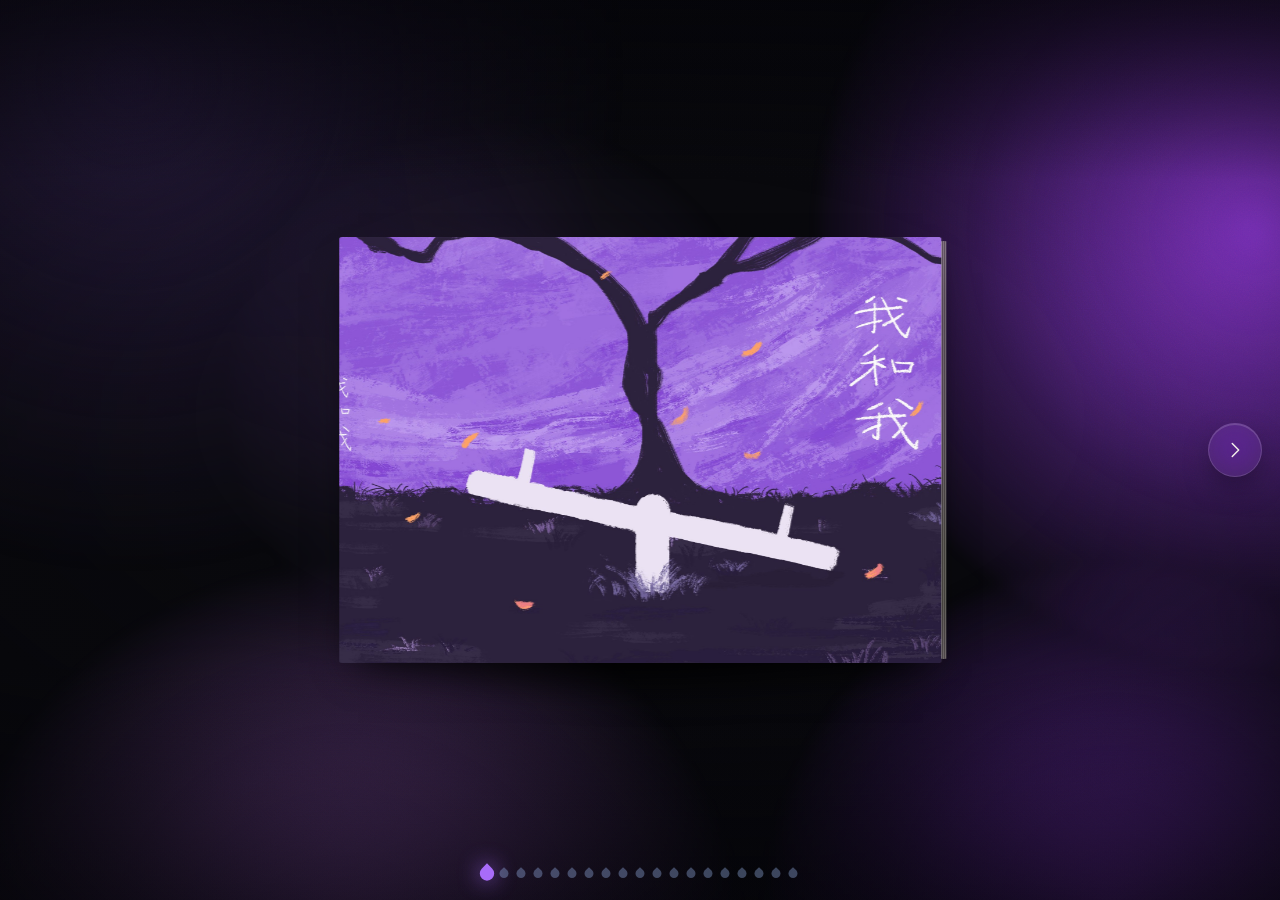
==== commit 7ba3a3dc: "更新绘本网页：卷曲翻页、竖屏/横屏双模式、性能优化" ====
--- a/index.html
+++ b/index.html
@@ -3,205 +3,69 @@
 <head>
 <meta charset="UTF-8">
 <meta name="viewport" content="width=device-width, initial-scale=1, viewport-fit=cover">
-<title>我和我 · The Tides Within Me ｜ 绘本网页</title>
-<meta name="description" content="《我和我》绘本数字网页版 —— 一场与自己相遇的雨。以网格渐变与玻璃拟态重构的阅读体验。">
-<link rel="preconnect" href="https://fonts.googleapis.com">
-<link rel="preconnect" href="https://fonts.gstatic.com" crossorigin>
-<link href="https://fonts.googleapis.com/css2?family=Noto+Serif+SC:wght@300;400;600&family=Cormorant+Garamond:ital,wght@0,300;0,400;1,300&display=swap" rel="stylesheet">
-<link rel="icon" href="data:image/svg+xml,%3Csvg xmlns='http://www.w3.org/2000/svg' viewBox='0 0 32 32'%3E%3Cdefs%3E%3CradialGradient id='g' cx='35%25' cy='30%25'%3E%3Cstop offset='0' stop-color='%23a78bfa'/%3E%3Cstop offset='1' stop-color='%234c1d95'/%3E%3C/radialGradient%3E%3C/defs%3E%3Crect width='32' height='32' rx='7' fill='url(%23g)'/%3E%3Ctext x='16' y='23' font-size='18' text-anchor='middle' fill='%23ffffff' font-family='serif'%3E%E6%88%91%3C/text%3E%3C/svg%3E">
-<link rel="preload" as="image" href="assets/images/cover.jpg">
-<link rel="preload" as="image" href="assets/images/01-02.jpg">
-<link rel="stylesheet" href="assets/placeholder.css">
+<meta name="theme-color" content="#0a0a10">
+<title>我和我 · The Tides Within Me</title>
+<link rel="icon" href="data:image/svg+xml,%3Csvg xmlns='http://www.w3.org/2000/svg' viewBox='0 0 32 32'%3E%3Cdefs%3E%3CradialGradient id='g' cx='35%25' cy='30%25'%3E%3Cstop offset='0' stop-color='%23a78bfa'/%3E%3Cstop offset='1' stop-color='%234c1d95'/%3E%3C/radialGradient%3E%3C/defs%3E%3Crect width='32' height='32' rx='7' fill='url(%23g)'/%3E%3C/svg%3E">
+<link rel="stylesheet" href="assets/ph.css">
 <link rel="stylesheet" href="assets/style.css">
 </head>
 <body>
 
-<a class="skip-link" href="#story">跳到绘本正文</a>
+<!-- 环境光：网格渐变，随书页取色变化 -->
+<div class="amb" aria-hidden="true">
+  <span class="amb__b amb__b--1"></span>
+  <span class="amb__b amb__b--2"></span>
+  <span class="amb__b amb__b--3"></span>
+  <span class="amb__b amb__b--4"></span>
+  <span class="amb__b amb__b--5"></span>
+</div>
+<div class="amb__grain" aria-hidden="true"></div>
+<div class="amb__vignette" aria-hidden="true"></div>
 
-<!-- ============ 网格渐变背景层 ============ -->
-<div class="mesh" aria-hidden="true">
-  <span class="mesh__blob mesh__blob--1"></span>
-  <span class="mesh__blob mesh__blob--2"></span>
-  <span class="mesh__blob mesh__blob--3"></span>
-  <span class="mesh__blob mesh__blob--4"></span>
-  <span class="mesh__blob mesh__blob--5"></span>
-</div>
-<div class="mesh__grain" aria-hidden="true"></div>
-<div class="mesh__vignette" aria-hidden="true"></div>
-<div class="cursor-glow" aria-hidden="true"></div>
+<!-- 天气层：雨一直下 -->
+<div class="weather" id="weather" aria-hidden="true"></div>
 
-<!-- ============ 载入层 ============ -->
-<div class="loader" id="loader">
-  <div class="loader__glass">
-    <div class="loader__mark">我和我</div>
-    <div class="loader__bar"><i id="loaderBar"></i></div>
-    <div class="loader__hint" id="loaderHint">正在收集雨声…</div>
+<main class="stage">
+  <!-- 书 -->
+  <div class="book" id="book" role="application" aria-label="绘本《我和我》">
+
+    <!-- 页面堆叠的厚度 -->
+    <span class="stack stack--r" aria-hidden="true"></span>
+
+    <!-- 摊开的两页 -->
+    <div class="page page--l" id="pageL"><i class="page__img"></i></div>
+    <div class="page page--r" id="pageR"><i class="page__img"></i></div>
+
+    <!-- 书脊凹槽 + 内页阴影 -->
+    <span class="gutter" aria-hidden="true"></span>
+    <span class="shade shade--l" id="shadeL" aria-hidden="true"></span>
+    <span class="shade shade--r" id="shadeR" aria-hidden="true"></span>
+
+    <!-- 正在翻动的那一页：链式条带卷曲，由 JS 动态生成 -->
+    <div class="leaf" id="leaf" hidden></div>
+
+    <!-- 鼠标悬停时跟随的光斑 -->
+    <span class="sheen" id="sheen" aria-hidden="true"></span>
   </div>
+
+  <!-- 翻页控件 -->
+  <button class="nav nav--prev" id="btnPrev" type="button" aria-label="上一页">
+    <svg viewBox="0 0 24 24" aria-hidden="true"><path d="M15 5 8 12l7 7"/></svg>
+  </button>
+  <button class="nav nav--next" id="btnNext" type="button" aria-label="下一页">
+    <svg viewBox="0 0 24 24" aria-hidden="true"><path d="M9 5l7 7-7 7"/></svg>
+  </button>
+
+  <div class="dots" id="dots" role="tablist" aria-label="书页"></div>
+</main>
+
+<!-- 竖屏提示：请把手机横过来（纯图形动画，无文字） -->
+<div class="rotate" id="rotate" role="status" aria-label="请把手机横过来">
+  <span class="rotate__ring" aria-hidden="true"></span>
+  <span class="rotate__phone" aria-hidden="true"></span>
 </div>
 
-<!-- ============ 顶部玻璃导航 ============ -->
-<header class="nav glass" id="nav">
-  <div class="nav__progress"><i id="navProgress"></i></div>
-  <div class="nav__row">
-    <a class="nav__brand" href="#top">
-      <span class="nav__dot"></span>
-      <span class="nav__title">我和我</span>
-      <span class="nav__sub">The Tides Within Me</span>
-    </a>
-    <nav class="nav__links" aria-label="页面导航">
-      <a href="#story">绘本</a>
-      <a href="#about">关于</a>
-      <a href="#credits">版权</a>
-    </nav>
-    <div class="nav__meta">
-      <span class="nav__counter"><b id="navIndex">01</b> / <span id="navTotal">20</span></span>
-      <button class="nav__cta" id="startTour" type="button">开始放映</button>
-    </div>
-  </div>
-</header>
-
-<main id="top">
-
-  <!-- ============ 首屏 ============ -->
-  <section class="hero">
-    <div class="hero__grid">
-      <div class="hero__copy">
-        <p class="eyebrow glass-pill"><span class="pulse"></span> 绘本 · 数字网页版</p>
-        <h1 class="hero__title">
-          <span class="hero__cn">我和我</span>
-          <span class="hero__en">The Tides Within Me</span>
-        </h1>
-        <p class="hero__lead">
-          下雨的二十点，我和我坐在跷跷板的两端。<br>
-          一边是想逃走的自己，一边是想留下的自己。<br>
-          这是一本关于<em>与自己和解</em>的绘本。
-        </p>
-        <div class="hero__actions">
-          <a class="btn btn--primary" href="#story">进入绘本</a>
-          <a class="btn btn--ghost" href="#about">关于这本书</a>
-        </div>
-        <dl class="hero__facts glass">
-          <div><dt>尺寸</dt><dd>29.7 × 84 cm</dd></div>
-          <div><dt>形式</dt><dd>经折装 · 双面</dd></div>
-          <div><dt>页数</dt><dd>17 幅跨页</dd></div>
-          <div><dt>时长</dt><dd>19′31″</dd></div>
-        </dl>
-      </div>
-
-      <div class="hero__art">
-        <figure class="hero__frame glass">
-          <div class="hero__shot" data-ph="cover">
-            <img src="assets/images/cover.jpg" alt="《我和我》封面：紫色的雨幕中，两个我并肩站在跷跷板前" width="1900" height="656" fetchpriority="high" decoding="async">
-          </div>
-          <figcaption class="glass-bar">
-            <span>封面 · 我和我</span>
-            <span class="mono">2025</span>
-          </figcaption>
-        </figure>
-        <div class="hero__chips">
-          <span class="glass-chip">雨</span>
-          <span class="glass-chip">跷跷板</span>
-          <span class="glass-chip">我和我</span>
-          <span class="glass-chip">19′31″</span>
-        </div>
-      </div>
-    </div>
-    <div class="scroll-cue" aria-hidden="true"><span></span>向下滚动</div>
-  </section>
-
-  <!-- ============ 绘本正文 ============ -->
-  <section class="story" id="story">
-    <div class="section-head">
-      <p class="eyebrow glass-pill"><span class="pulse"></span> 全本 · 17 幅跨页</p>
-      <h2>雨从第一页下到最后一页</h2>
-      <p class="section-lead">每一幅画面的颜色，都会渗进背景里 —— 你向下滚动时，整页的光会跟着故事一起改变。</p>
-    </div>
-
-    <ol class="spreads" id="spreads"></ol>
-
-    <div class="story-end glass">
-      <p class="story-end__en">END</p>
-      <p class="story-end__cn">然后，勇敢地我们下去。</p>
-      <a class="btn btn--primary" href="#top">回到开头，再看一遍</a>
-    </div>
-  </section>
-
-  <!-- ============ 关于 ============ -->
-  <section class="about" id="about">
-    <div class="section-head">
-      <p class="eyebrow glass-pill"><span class="pulse"></span> 关于</p>
-      <h2>关于这本书</h2>
-    </div>
-    <div class="about__grid">
-      <article class="glass about__card">
-        <h3>内容简介</h3>
-        <p>《我和我》是一本关于自我对话的绘本。故事发生在一个下雨的夜晚，主人公在跷跷板的一端坐下，另一端坐着另一个自己。怀疑、沉默、漩涡、火光依次出现，最终两个我决定一起把火拉住。</p>
-        <p>全书以时间码作为章节标记，从 <span class="mono">00′32″</span> 一直到 <span class="mono">19′31″</span>，像一盘被反复回放的磁带。</p>
-      </article>
-      <article class="glass about__card">
-        <h3>视觉语言</h3>
-        <p>画面以湿漉漉的雨夜蓝为主调，用高饱和的绿、黄、橙打破低饱和的压抑感。跷跷板是贯穿全书的母题：它既是失衡，也是关系。</p>
-        <ul class="about__list">
-          <li><span>主色</span> 雨夜靛蓝 #191c21 → #294d86</li>
-          <li><span>转色</span> 火光橙黄 #d17b4a / #f3ed8d</li>
-          <li><span>回色</span> 青绿 #60a34f / #61c756</li>
-        </ul>
-      </article>
-      <article class="glass about__card about__card--wide">
-        <h3>本网页的视觉设计</h3>
-        <p>网页由 <strong>Mesh Gradient（网格渐变）</strong> 与 <strong>Glassmorphism（玻璃拟态）</strong> 两层构成：背景是五团缓慢漂移的径向渐变色块，它们的取色来自每一幅跨页的真实像素；前景是层层叠叠的磨砂玻璃卡片。滚动时，背景色会在 1.4 秒内平滑过渡到当前跨页的色调。</p>
-        <div class="about__tech">
-          <span class="glass-chip">Mesh Gradient</span>
-          <span class="glass-chip">Glassmorphism</span>
-          <span class="glass-chip">backdrop-filter</span>
-          <span class="glass-chip">Scroll-driven</span>
-          <span class="glass-chip">无框架 · 纯静态</span>
-        </div>
-      </article>
-    </div>
-  </section>
-
-  <!-- ============ 版权 ============ -->
-  <footer class="credits" id="credits">
-    <div class="glass credits__card">
-      <div class="credits__left">
-        <p class="credits__mark">我和我</p>
-        <p class="credits__en">The Tides Within Me</p>
-      </div>
-      <div class="credits__right">
-        <p><span>绘本创作</span> 香菜洗衣机</p>
-        <p><span>作品规格</span> 29.7 × 84 cm 经折装</p>
-        <p><span>网页设计</span> Mesh Gradient × Glassmorphism</p>
-        <p class="credits__note">所有插画版权归作者所有，本页面仅用于作品展示。</p>
-      </div>
-    </div>
-    <p class="credits__bottom">© 2025 香菜洗衣机 · 保留所有权利</p>
-  </footer>
-</main>
-
-<!-- ============ 灯箱 ============ -->
-<div class="lightbox" id="lightbox" role="dialog" aria-modal="true" aria-label="跨页大图" hidden>
-  <div class="lightbox__backdrop"></div>
-  <div class="lightbox__stage glass">
-    <div class="lightbox__bar glass-bar">
-      <span id="lbMeta">—</span>
-      <span class="lightbox__hint">← → 翻页 · Esc 关闭</span>
-      <button class="lightbox__close" id="lbClose" type="button" aria-label="关闭">✕</button>
-    </div>
-    <figure class="lightbox__figure">
-      <img id="lbImg" alt="" decoding="async">
-    </figure>
-    <div class="lightbox__nav">
-      <button id="lbPrev" type="button" aria-label="上一页">←</button>
-      <span id="lbCount" class="mono">1 / 17</span>
-      <button id="lbNext" type="button" aria-label="下一页">→</button>
-    </div>
-  </div>
-</div>
-
-<div class="toast glass" id="toast" role="status" aria-live="polite"></div>
-
-<script src="assets/data.js"></script>
-<script src="assets/app.js"></script>
+<script src="assets/bookdata.js"></script>
+<script src="assets/book.js"></script>
 </body>
 </html>
--- a/assets/ph.css
+++ b/assets/ph.css
@@ -0,0 +1,19 @@
+/* 构建脚本生成：书页加载前的模糊占位（96px） */
+[data-plate="cover"]{background-image:url("[data-uri]")}
+[data-plate="00-flyleaf"]{background-image:url("[data-uri]")}
+[data-plate="01-02"]{background-image:url("[data-uri]")}
+[data-plate="03-04"]{background-image:url("[data-uri]")}
+[data-plate="05-06"]{background-image:url("[data-uri]")}
+[data-plate="07-08"]{background-image:url("[data-uri]")}
+[data-plate="09-10"]{background-image:url("[data-uri]")}
+[data-plate="11-12"]{background-image:url("[data-uri]")}
+[data-plate="13-14"]{background-image:url("[data-uri]")}
+[data-plate="15-16"]{background-image:url("[data-uri]")}
+[data-plate="17-18"]{background-image:url("[data-uri]")}
+[data-plate="19-20"]{background-image:url("[data-uri]")}
+[data-plate="21-22"]{background-image:url("[data-uri]")}
+[data-plate="23-24"]{background-image:url("[data-uri]")}
+[data-plate="25-26"]{background-image:url("[data-uri]")}
+[data-plate="27-28"]{background-image:url("[data-uri]")}
+[data-plate="29-30"]{background-image:url("[data-uri]")}
+[data-plate="31-32"]{background-image:url("[data-uri]")}
--- a/assets/style.css
+++ b/assets/style.css
@@ -1,545 +1,553 @@
 /* =========================================================
-   我和我 · The Tides Within Me
-   Mesh Gradient × Glassmorphism
-   ========================================================= */
-
-/* ---------- 基础变量 ---------- */
+   我和我 · 翻书版
+   Mesh Gradient 环境光 + 写实精装书 + 纸张翻动
+   ========================================================= */
+
 :root{
-  --bg: #08080d;
-  --ink: #f4f1ea;
-  --ink-soft: rgba(244,241,234,.70);
-  --ink-dim: rgba(244,241,234,.46);
-  --line: rgba(255,255,255,.14);
-  --line-soft: rgba(255,255,255,.08);
-  --glass-bg: rgba(255,255,255,.055);
-  --glass-bg-2: rgba(255,255,255,.085);
-  --glass-blur: 26px;
-  --radius: 22px;
-  --radius-sm: 14px;
-  --shadow: 0 24px 60px -20px rgba(0,0,0,.75), 0 2px 10px rgba(0,0,0,.35);
-  /* 离线优先：先本地中文字体，再联网字体 */
-  --serif: "Songti SC", "Source Han Serif SC", "Noto Serif SC", "SimSun", "STSong", Georgia, serif;
-  --latin: "Cormorant Garamond", "Times New Roman", "Georgia", serif;
-  --sans: "PingFang SC", "Microsoft YaHei", "Noto Sans SC", "Hiragino Sans GB", system-ui, -apple-system, sans-serif;
-  --mono: ui-monospace, "SFMono-Regular", "Cascadia Mono", Consolas, monospace;
-
-  /* 由 JS 按当前跨页写入 */
-  --m1: 25 25 40;
-  --m2: 60 55 105;
-  --m3: 130 95 190;
-  --m4: 40 70 130;
-  --m5: 200 180 150;
-  --accent: 175 150 235;
-  --accent-2: 120 170 230;
-  --ease: cubic-bezier(.22,.61,.36,1);
-}
+  --bg:#08080c;
+  --paper:#0e0e13;
+
+  /* 由 JS 按当前书页写入（完整 rgb() 颜色，配合 @property 平滑过渡） */
+  --m1: rgb(38 30 53);
+  --m2: rgb(144 79 231);
+  --m3: rgb(185 130 227);
+  --m4: rgb(140 76 205);
+  --m5: rgb(67 54 85);
+  --accent: 168 108 249;
+
+  --ease: cubic-bezier(.33,.09,.24,1);
+  --turn: 900ms;
+  --ratio: 2.82867;      /* 4144 / 1465 */
+
+  /* 书宽：屏幕宽 / 屏幕高 / 图片原生 2 倍上限（避免超宽屏把图拉伸糊） */
+  --bw: min(94vw, 2072px, calc((100svh - 148px) * 2.82867));
+
+  /* 网格渐变取色在根元素上变化，过渡须声明在此（消费方 .amb__b 上无效） */
+  transition:--m1 1.8s ease, --m2 1.8s ease, --m3 1.8s ease, --m4 1.8s ease, --m5 1.8s ease;
+}
+
+/* 注册为 <color>：让网格渐变的取色随翻页平滑插值，而非跳变 */
+@property --m1{ syntax:'<color>'; inherits:true; initial-value:rgb(38 30 53); }
+@property --m2{ syntax:'<color>'; inherits:true; initial-value:rgb(144 79 231); }
+@property --m3{ syntax:'<color>'; inherits:true; initial-value:rgb(185 130 227); }
+@property --m4{ syntax:'<color>'; inherits:true; initial-value:rgb(140 76 205); }
+@property --m5{ syntax:'<color>'; inherits:true; initial-value:rgb(67 54 85); }
 
 *,*::before,*::after{ box-sizing:border-box; }
 
-html{ scroll-behavior:smooth; -webkit-text-size-adjust:100%; }
-
+html,body{ height:100%; }
 body{
   margin:0;
-  min-height:100%;
   background:var(--bg);
-  color:var(--ink);
-  font-family:var(--sans);
-  font-size:16px;
-  line-height:1.75;
-  letter-spacing:.01em;
-  overflow-x:hidden;
+  color:#f4f1ea;
+  font-family:"PingFang SC","Microsoft YaHei",system-ui,sans-serif;
+  overflow:hidden;
   -webkit-font-smoothing:antialiased;
-}
-body.is-locked{ overflow:hidden; }
-
-img{ display:block; max-width:100%; height:auto; }
-a{ color:inherit; text-decoration:none; }
-button{ font:inherit; color:inherit; cursor:pointer; }
-h1,h2,h3{ font-family:var(--serif); font-weight:400; line-height:1.25; margin:0; }
-p{ margin:0 0 1em; }
-::selection{ background:rgb(var(--accent) / .45); color:#fff; }
-
-.mono{ font-family:var(--mono); font-size:.78em; letter-spacing:.06em; }
-
-/* =========================================================
-   1. 网格渐变背景（Mesh Gradient）
-   ========================================================= */
-.mesh{
-  position:fixed; inset:-20vmax; z-index:0; pointer-events:none;
-  filter:saturate(150%) blur(6px);
-  opacity:.95;
-}
-.mesh__blob{
-  position:absolute; display:block;
-  border-radius:50%;
+  -webkit-tap-highlight-color:transparent;
+}
+
+/* =========================================================
+   环境光 —— 网格渐变
+   ========================================================= */
+.amb{
+  position:fixed; inset:-18vmax; z-index:0;
+  filter:saturate(155%) blur(7px);
+  pointer-events:none;
+}
+.amb__b{
+  position:absolute; display:block; border-radius:50%;
   mix-blend-mode:screen;
-  will-change:transform, background-color;
-  transition:background-color 1.4s var(--ease);
-}
-.mesh__blob--1{
-  width:78vmax; height:78vmax; left:-10vmax; top:-12vmax;
-  background:radial-gradient(circle at 50% 50%, rgb(var(--m1) / .95) 0%, rgb(var(--m1) / .35) 42%, transparent 72%);
-  animation:drift1 34s ease-in-out infinite;
-}
-.mesh__blob--2{
-  width:70vmax; height:70vmax; right:-14vmax; top:4vmax;
-  background:radial-gradient(circle at 50% 50%, rgb(var(--m2) / .90) 0%, rgb(var(--m2) / .30) 45%, transparent 74%);
-  animation:drift2 42s ease-in-out infinite;
-}
-.mesh__blob--3{
-  width:64vmax; height:64vmax; left:16vmax; bottom:-16vmax;
-  background:radial-gradient(circle at 50% 50%, rgb(var(--m3) / .80) 0%, rgb(var(--m3) / .26) 44%, transparent 72%);
-  animation:drift3 50s ease-in-out infinite;
-}
-.mesh__blob--4{
-  width:56vmax; height:56vmax; right:6vmax; bottom:-8vmax;
-  background:radial-gradient(circle at 50% 50%, rgb(var(--m4) / .82) 0%, rgb(var(--m4) / .24) 46%, transparent 74%);
-  animation:drift4 38s ease-in-out infinite;
-}
-.mesh__blob--5{
-  width:44vmax; height:44vmax; left:38vmax; top:26vmax;
-  background:radial-gradient(circle at 50% 50%, rgb(var(--m5) / .55) 0%, rgb(var(--m5) / .16) 46%, transparent 76%);
-  animation:drift5 60s ease-in-out infinite;
-}
-@keyframes drift1{ 0%,100%{transform:translate3d(0,0,0) scale(1)} 33%{transform:translate3d(9vmax,6vmax,0) scale(1.14)} 66%{transform:translate3d(-5vmax,10vmax,0) scale(.94)} }
-@keyframes drift2{ 0%,100%{transform:translate3d(0,0,0) scale(1)} 40%{transform:translate3d(-11vmax,8vmax,0) scale(1.1)} 70%{transform:translate3d(4vmax,-6vmax,0) scale(.92)} }
-@keyframes drift3{ 0%,100%{transform:translate3d(0,0,0) scale(1)} 35%{transform:translate3d(10vmax,-8vmax,0) scale(1.16)} 75%{transform:translate3d(-6vmax,-3vmax,0) scale(.9)} }
-@keyframes drift4{ 0%,100%{transform:translate3d(0,0,0) scale(1)} 45%{transform:translate3d(-8vmax,-9vmax,0) scale(1.12)} 80%{transform:translate3d(6vmax,4vmax,0) scale(.95)} }
-@keyframes drift5{ 0%,100%{transform:translate3d(0,0,0) scale(1)} 50%{transform:translate3d(-14vmax,10vmax,0) scale(1.2)} }
-
-/* 颗粒 + 暗角，避免渐变出现色带 */
-.mesh__grain{
-  position:fixed; inset:0; z-index:1; pointer-events:none; opacity:.30;
-  mix-blend-mode:overlay;
-  background-image:url("data:image/svg+xml,%3Csvg xmlns='http://www.w3.org/2000/svg' width='240' height='240'%3E%3Cfilter id='n'%3E%3CfeTurbulence type='fractalNoise' baseFrequency='.85' numOctaves='3'/%3E%3C/filter%3E%3Crect width='240' height='240' filter='url(%23n)' opacity='.5'/%3E%3C/svg%3E");
-}
-.mesh__vignette{
+  will-change:transform;
+}
+.amb__b--1{ width:76vmax;height:76vmax;left:-10vmax;top:-14vmax;
+  background:radial-gradient(circle,color-mix(in srgb,var(--m1) 95%,transparent) 0%,color-mix(in srgb,var(--m1) 32%,transparent) 44%,transparent 72%);
+  animation:d1 34s ease-in-out infinite; }
+.amb__b--2{ width:68vmax;height:68vmax;right:-14vmax;top:2vmax;
+  background:radial-gradient(circle,color-mix(in srgb,var(--m2) 85%,transparent) 0%,color-mix(in srgb,var(--m2) 26%,transparent) 46%,transparent 74%);
+  animation:d2 44s ease-in-out infinite; }
+.amb__b--3{ width:62vmax;height:62vmax;left:14vmax;bottom:-18vmax;
+  background:radial-gradient(circle,color-mix(in srgb,var(--m3) 72%,transparent) 0%,color-mix(in srgb,var(--m3) 22%,transparent) 46%,transparent 72%);
+  animation:d3 52s ease-in-out infinite; }
+.amb__b--4{ width:54vmax;height:54vmax;right:4vmax;bottom:-10vmax;
+  background:radial-gradient(circle,color-mix(in srgb,var(--m4) 78%,transparent) 0%,color-mix(in srgb,var(--m4) 22%,transparent) 48%,transparent 74%);
+  animation:d4 40s ease-in-out infinite; }
+.amb__b--5{ width:42vmax;height:42vmax;left:36vmax;top:28vmax;
+  background:radial-gradient(circle,color-mix(in srgb,var(--m5) 50%,transparent) 0%,color-mix(in srgb,var(--m5) 14%,transparent) 48%,transparent 76%);
+  animation:d5 62s ease-in-out infinite; }
+
+@keyframes d1{ 0%,100%{transform:translate3d(0,0,0) scale(1)} 33%{transform:translate3d(8vmax,5vmax,0) scale(1.12)} 66%{transform:translate3d(-5vmax,9vmax,0) scale(.94)} }
+@keyframes d2{ 0%,100%{transform:translate3d(0,0,0) scale(1)} 40%{transform:translate3d(-10vmax,7vmax,0) scale(1.1)} 72%{transform:translate3d(4vmax,-6vmax,0) scale(.92)} }
+@keyframes d3{ 0%,100%{transform:translate3d(0,0,0) scale(1)} 36%{transform:translate3d(9vmax,-7vmax,0) scale(1.14)} 74%{transform:translate3d(-6vmax,-3vmax,0) scale(.9)} }
+@keyframes d4{ 0%,100%{transform:translate3d(0,0,0) scale(1)} 45%{transform:translate3d(-8vmax,-8vmax,0) scale(1.1)} 80%{transform:translate3d(6vmax,4vmax,0) scale(.95)} }
+@keyframes d5{ 0%,100%{transform:translate3d(0,0,0) scale(1)} 50%{transform:translate3d(-13vmax,9vmax,0) scale(1.18)} }
+
+.amb__grain{
+  position:fixed; inset:0; z-index:1; pointer-events:none;
+  opacity:.26; mix-blend-mode:overlay;
+  background-image:url("data:image/svg+xml,%3Csvg xmlns='http://www.w3.org/2000/svg' width='220' height='220'%3E%3Cfilter id='n'%3E%3CfeTurbulence type='fractalNoise' baseFrequency='.85' numOctaves='3'/%3E%3C/filter%3E%3Crect width='220' height='220' filter='url(%23n)' opacity='.5'/%3E%3C/svg%3E");
+}
+.amb__vignette{
   position:fixed; inset:0; z-index:1; pointer-events:none;
   background:
-    radial-gradient(120% 90% at 50% 40%, transparent 34%, rgba(4,4,8,.55) 78%, rgba(3,3,6,.9) 100%),
-    linear-gradient(180deg, rgba(4,4,9,.55) 0%, transparent 22%, transparent 70%, rgba(4,4,9,.7) 100%);
-}
-.cursor-glow{
-  position:fixed; z-index:1; pointer-events:none;
-  width:34vmax; height:34vmax; border-radius:50%;
-  left:0; top:0; margin:-17vmax 0 0 -17vmax;
-  background:radial-gradient(circle, rgb(var(--accent) / .18) 0%, transparent 65%);
-  transform:translate3d(var(--cx,50vw),var(--cy,30vh),0);
+    radial-gradient(115% 88% at 50% 46%, transparent 30%, rgba(4,4,8,.5) 76%, rgba(3,3,6,.88) 100%),
+    linear-gradient(180deg, rgba(4,4,9,.6) 0%, transparent 20%, transparent 74%, rgba(4,4,9,.66) 100%);
+}
+
+/* =========================================================
+   舞台
+   ========================================================= */
+.stage{
+  position:relative; z-index:2;
+  height:100svh;
+  display:grid; place-items:center;
+  padding:0;
+  perspective:2600px;
+  perspective-origin:50% 50%;
+}
+
+/* =========================================================
+   书
+   ========================================================= */
+.book{
+  position:relative;
+  width:var(--bw);
+  aspect-ratio:var(--ratio);
+  transform-style:preserve-3d;
+  transform:translateX(0);
+  translate:0 0;
+  transition:transform var(--turn) var(--ease), translate .5s var(--ease), box-shadow .6s var(--ease);
+  cursor:grab;
+  touch-action:pan-y;
+  user-select:none;
+}
+.book.is-dragging{ cursor:grabbing; transition:none; }
+
+/* 悬停反馈：书轻轻抬起 + 光晕，并跟随鼠标滑过一道高光 */
+.book.is-hover{ translate:0 -6px; }
+.book.is-hover::after{ background:radial-gradient(ellipse at 50% 40%, rgba(0,0,0,.8), rgba(0,0,0,.42) 46%, transparent 74%); }
+.book.is-hover .page--l,
+.book.is-hover .page--r{
+  box-shadow:
+    inset 0 0 0 1px rgba(255,255,255,.07),
+    inset 0 0 40px -14px rgba(255,255,255,.08),
+    0 26px 60px -20px rgba(0,0,0,.95);
+}
+
+/* 书落在桌面上的投影 */
+.book::after{
+  content:""; position:absolute; z-index:0;
+  left:2%; right:2%; bottom:-7%;
+  height:22%;
+  background:radial-gradient(ellipse at 50% 40%, rgba(0,0,0,.72), rgba(0,0,0,.34) 46%, transparent 74%);
+  filter:blur(14px);
+  transform:translateZ(-40px);
+  pointer-events:none;
+  transition:opacity var(--turn) var(--ease), left var(--turn) var(--ease), right var(--turn) var(--ease);
+}
+
+/* ---------- 两页 ---------- */
+.page{
+  position:absolute; top:0; height:100%; width:50%;
+  overflow:hidden;
+  background-size:200% 100%;
+  background-repeat:no-repeat;
+  backface-visibility:hidden;
+}
+.page--l{
+  left:0;
+  background-position:left center;
+  border-radius:3px 0 0 3px;
+  box-shadow:
+    inset 0 0 0 1px rgba(255,255,255,.05),
+    -1px 0 0 rgba(255,255,255,.07),
+    0 18px 40px -18px rgba(0,0,0,.9);
+}
+.page--r{
+  left:50%;
+  background-position:right center;
+  border-radius:0 3px 3px 0;
+  box-shadow:
+    inset 0 0 0 1px rgba(255,255,255,.05),
+    1px 0 0 rgba(255,255,255,.07),
+    0 18px 40px -18px rgba(0,0,0,.9);
+}
+
+/* 真实书页图（占位图之上逐层浮出） */
+.page__img{
+  position:absolute; inset:0;
+  background-size:200% 100%;
+  background-repeat:no-repeat;
+  opacity:0;
+  transition:opacity .45s ease;
+}
+.page__img.is-ready{ opacity:1; }
+.page--l .page__img{ background-position:left center; }
+.page--r .page__img{ background-position:right center; }
+
+/* ---------- 页堆厚度（外缘） ---------- */
+.stack{
+  position:absolute; display:block; pointer-events:none;
+  background-repeat:repeat;
+  border-radius:1px;
+}
+.stack--l{
+  top:4px; bottom:4px; left:-5px; width:5px;
+  background-image:repeating-linear-gradient(90deg,
+    rgba(232,226,212,.5) 0 1px, rgba(120,113,99,.55) 1px 2px);
+  opacity:.8;
+  transition:opacity .5s ease;
+}
+.stack--r{
+  top:4px; bottom:4px; right:-5px; width:5px;
+  background-image:repeating-linear-gradient(90deg,
+    rgba(232,226,212,.55) 0 1px, rgba(120,113,99,.5) 1px 2px);
+  box-shadow:2px 0 6px -2px rgba(0,0,0,.55);
+}
+
+/* ---------- 书脊凹槽 ---------- */
+.gutter{
+  position:absolute; z-index:4; left:50%; top:0; bottom:0;
+  width:6.2%; transform:translateX(-50%);
+  pointer-events:none;
+  background:linear-gradient(90deg,
+    transparent 0%,
+    rgba(0,0,0,.24) 26%,
+    rgba(0,0,0,.5) 47%,
+    rgba(0,0,0,.56) 50%,
+    rgba(0,0,0,.5) 53%,
+    rgba(0,0,0,.24) 74%,
+    transparent 100%);
+  mix-blend-mode:multiply;
+  transition:opacity .5s ease;
+}
+.gutter::after{
+  content:""; position:absolute; left:50%; top:0; bottom:0; width:1px;
+  transform:translateX(-50%);
+  background:linear-gradient(180deg, transparent, rgba(255,255,255,.13) 18%, rgba(255,255,255,.13) 82%, transparent);
+}
+
+/* 翻页时压在被翻页面上的影（靠书脊一侧最深）
+   透明度由 JS 逐帧驱动（跟着纸的抬起量），所以不要加过渡，
+   否则会跟不上、在收尾时拖出一层「突然出现的阴影」 */
+.shade{
+  position:absolute; z-index:3; top:0; bottom:0; width:50%;
+  pointer-events:none; opacity:0;
+}
+.shade--l{ left:0;  background:linear-gradient(90deg, rgba(0,0,0,.5), rgba(0,0,0,.16) 34%, transparent 68%); }
+.shade--r{ left:50%; background:linear-gradient(270deg, rgba(0,0,0,.5), rgba(0,0,0,.16) 34%, transparent 68%); }
+
+/* =========================================================
+   翻动的那一页 —— 链式条带卷曲（参考 mengto.com）
+   一条 .curl 容器绕书脊旋转，内部 N 条 .strip 层层嵌套，
+   每条相对上一条再折一个固定角 --td，切向扫过弧线 = 纸张卷曲。
+   每条根据朝向计算明暗（--lit/--a1/--a2），得到柔和立体光影。
+   ========================================================= */
+.leaf{
+  position:absolute; z-index:6; top:0;
+  left:50%; width:50%; height:100%;
+  transform-style:preserve-3d;
+  pointer-events:none;
+}
+.leaf[hidden]{ display:none; }
+
+.leaf .curl{
+  position:absolute; top:0; height:100%; width:100%;
+  transform-style:preserve-3d;
+  transform-origin:left center;
+  transform:rotateY(calc(-1 * var(--tt,0deg)));
+  will-change:transform;
+}
+.leaf .strip{
+  position:absolute; top:0; height:100%;
+  transform-style:preserve-3d;
+  transform-origin:left center;
+  will-change:transform;
+}
+.leaf .curl > .strip{ left:0; }
+.leaf .strip > .strip{ left:100%; transform:rotateY(var(--td,0deg)); }
+
+.leaf .face{
+  position:absolute; top:0; bottom:0; left:0; right:-1.2px;
+  backface-visibility:hidden;
+  -webkit-backface-visibility:hidden;
+  background-repeat:no-repeat;
+}
+.leaf .face.back{ transform:rotateY(180deg); }
+
+/* 每条的弯曲阴影：渐变形状固定，只改透明度。
+   （改颜色会触发重绘，改透明度只是合成，翻页时省很多开销） */
+.leaf .face .sh{
+  position:absolute; inset:0; pointer-events:none;
+  opacity:0;
+}
+.leaf .face.front .sh{
+  background:linear-gradient(90deg, rgba(18,14,10,.95) 0%, rgba(18,14,10,0) 78%);
+}
+.leaf .face.back .sh{
+  background:linear-gradient(270deg, rgba(18,14,10,.95) 0%, rgba(18,14,10,0) 78%);
+}
+/* 每条的高光：同理只用透明度；不用 mix-blend-mode，
+   避免每条都多出一层混合合成 */
+.leaf .face .gl{
+  position:absolute; inset:0; pointer-events:none;
+  background:#fffaf0;
+  opacity:0;
+}
+
+
+/* 悬停光斑：随鼠标移动的柔和高光 */
+.sheen{
+  position:absolute; z-index:8; inset:0;
+  pointer-events:none;
+  border-radius:3px;
+  opacity:0;
   transition:opacity .4s ease;
-  mix-blend-mode:screen;
-}
-
-/* =========================================================
-   2. 玻璃拟态基础
-   ========================================================= */
-.glass{
+  background:radial-gradient(
+    340px circle at var(--sx, 50%) var(--sy, 50%),
+    rgba(255,255,255,.16),
+    rgba(255,255,255,.05) 34%,
+    transparent 62%);
+  mix-blend-mode:soft-light;
+}
+.book.is-hover .sheen{ opacity:1; }
+
+/* 合上时只显示半个书：光斑必须裁到可见的那半页里，
+   否则会亮在空白的另一半上，看起来像凭空多了一道白光 */
+.book.is-closed .sheen{ clip-path:inset(0 0 0 50%); }
+.book.is-closed-back .sheen{ clip-path:inset(0 50% 0 0); }
+
+/* 跨多页跳转时的轻微呼吸 */
+.book.is-flash{ animation:flash .26s ease; }
+@keyframes flash{ 0%,100%{ opacity:1 } 45%{ opacity:.72 } }
+
+/* 合上（前封面）时：只显示封面（右页），左页与页堆收起 */
+.book.is-closed{ transform:translateX(-25%); }
+.book.is-closed .page--l,
+.book.is-closed .stack--l,
+.book.is-closed .gutter,
+.book.is-collapsing .stack--l{ opacity:0; }
+.book.is-closed .page--r{ border-radius:3px; }
+.book.is-closed .page--r::before{
+  content:""; position:absolute; inset:0;
+  border-radius:3px;
+  background:linear-gradient(90deg, rgba(0,0,0,.5) 0%, rgba(0,0,0,.18) 4%, transparent 12%);
+  pointer-events:none;
+}
+/* 合上时投影只落在封面下方 */
+.book.is-closed::after{
+  left:52%; right:2%; bottom:-9%;
+  height:20%;
+}
+
+/* 合上（封底）时：只显示封底（左页），右页与页堆收起 —— 与前封面镜像 */
+.book.is-closed-back{ transform:translateX(25%); }
+.book.is-closed-back .page--r,
+.book.is-closed-back .stack--r,
+.book.is-closed-back .gutter{ opacity:0; }
+.book.is-closed-back .page--l{ border-radius:3px; }
+.book.is-closed-back .page--l::before{
+  content:""; position:absolute; inset:0;
+  border-radius:3px;
+  background:linear-gradient(270deg, rgba(0,0,0,.5) 0%, rgba(0,0,0,.18) 4%, transparent 12%);
+  pointer-events:none;
+}
+.book.is-closed-back::after{
+  left:2%; right:52%; bottom:-9%;
+  height:20%;
+}
+
+/* =========================================================
+   控件
+   ========================================================= */
+.nav{
+  position:fixed; z-index:20; top:50%;
+  width:54px; height:54px; margin-top:-27px;
+  display:grid; place-items:center;
+  border-radius:50%;
+  border:1px solid rgba(255,255,255,.14);
+  background:rgba(255,255,255,.07);
+  backdrop-filter:blur(18px) saturate(170%);
+  -webkit-backdrop-filter:blur(18px) saturate(170%);
+  box-shadow:0 12px 34px -12px rgba(0,0,0,.8), inset 0 1px 0 rgba(255,255,255,.16);
+  color:#f4f1ea;
+  cursor:pointer;
+  transition:transform .3s var(--ease), background .3s var(--ease), opacity .3s var(--ease);
+}
+.nav svg{ width:22px; height:22px; fill:none; stroke:currentColor; stroke-width:1.6; stroke-linecap:round; stroke-linejoin:round; }
+.nav:hover{ background:rgba(255,255,255,.16); transform:scale(1.07); }
+.nav:active{ transform:scale(.95); }
+.nav--prev{ left:max(18px, calc(50% - var(--bw)/2 - 74px)); }
+.nav--next{ right:max(18px, calc(50% - var(--bw)/2 - 74px)); }
+.nav[disabled]{ opacity:0; pointer-events:none; }
+
+.dots{
+  position:fixed; z-index:20; left:50%; bottom:calc(22px + env(safe-area-inset-bottom));
+  transform:translateX(-50%);
+  display:flex; align-items:center; gap:8px;
+}
+/* 进度条 = 雨滴；统一一种颜色，当前页高亮 */
+.dots button{
+  width:9px; height:9px; padding:0;
+  border:0;
+  border-radius:0 50% 50% 50%;
+  transform:rotate(45deg);
+  background:rgba(150,175,230,.38);
+  cursor:pointer;
+  transition:background .45s var(--ease), transform .45s var(--ease), box-shadow .45s var(--ease);
+}
+.dots button:hover{ background:rgba(255,255,255,.62); }
+.dots button.is-on{
+  background:rgb(var(--accent));
+  transform:rotate(45deg) scale(1.6);
+  box-shadow:0 0 13px rgb(var(--accent) / .9);
+}
+
+/* =========================================================
+   天气 —— 雨一直下
+   ========================================================= */
+.weather{
+  position:fixed; inset:0; z-index:1; overflow:hidden;   /* 1 = 背景之上、书(2)之下 */
+  pointer-events:none; opacity:1;
+}
+
+.weather i{
+  position:absolute; top:-16%;
+  width:1.5px;
+  border-radius:2px;
+  background:linear-gradient(180deg, transparent, rgba(188,212,255,.92) 55%, rgba(188,212,255,.92));
+  animation-name:raindrop;
+  animation-timing-function:linear;
+  animation-iteration-count:infinite;
+}
+@keyframes raindrop{
+  to{ transform:translateY(125vh); }
+}
+
+/* =========================================================
+   响应式
+   ========================================================= */
+@media (max-width:820px){
+  :root{ --bw: min(96vw, calc((100svh - 132px) * 2.8283)); }
+  .nav{ width:44px; height:44px; margin-top:-22px; }
+  .nav svg{ width:18px; height:18px; }
+  .nav--prev{ left:10px; }
+  .nav--next{ right:10px; }
+  .dots{ gap:6px; }
+  .dots button{ width:8px; height:8px; }
+  .dots button.is-on{ transform:rotate(45deg) scale(1.45); }
+}
+@media (max-width:520px){
+  .dots{ display:none; }
+}
+@media (max-width:820px) and (orientation:portrait){
+  :root{ --bw: 100vw; }
+}
+
+/* =========================================================
+   竖屏提示：请把手机横过来
+   竖屏时整屏铺开，一个循环「手机旋转」的动画；横过来自动消失。
+   ========================================================= */
+.rotate{
+  position:fixed; inset:0; z-index:90;
+  display:none;
+  place-items:center;
+  background:radial-gradient(ellipse at 50% 42%, rgba(18,16,28,.82), rgba(8,8,14,.94) 70%);
+  backdrop-filter:blur(18px) saturate(130%);
+  -webkit-backdrop-filter:blur(18px) saturate(130%);
+  pointer-events:auto;
+  touch-action:none;
+  overflow:hidden;
+  cursor:pointer;
+}
+.rotate__ring{
+  position:absolute; left:50%; top:50%;
+  width:204px; height:204px; margin:-102px 0 0 -102px;
+  border-radius:50%;
+  border:1px dashed rgba(244,241,234,.28);
+  animation:ringPulse 3.2s ease-in-out infinite;
+}
+.rotate__phone{
   position:relative;
-  background:linear-gradient(150deg, var(--glass-bg-2), var(--glass-bg) 42%, rgba(255,255,255,.02));
-  backdrop-filter:blur(var(--glass-blur)) saturate(170%);
-  -webkit-backdrop-filter:blur(var(--glass-blur)) saturate(170%);
-  border:1px solid var(--line);
-  border-radius:var(--radius);
-  box-shadow:var(--shadow), inset 0 1px 0 rgba(255,255,255,.16), inset 0 -1px 0 rgba(255,255,255,.04);
-}
-.glass::after{
-  content:""; position:absolute; inset:0; border-radius:inherit; pointer-events:none;
-  background:linear-gradient(120deg, rgba(255,255,255,.10) 0%, transparent 32%, transparent 68%, rgba(255,255,255,.05) 100%);
-}
-.glass-bar{
-  display:flex; align-items:center; justify-content:space-between; gap:14px;
-  padding:12px 18px;
-  background:rgba(10,10,16,.42);
-  backdrop-filter:blur(18px) saturate(160%);
-  -webkit-backdrop-filter:blur(18px) saturate(160%);
-  border-top:1px solid var(--line);
-  font-size:.82rem; letter-spacing:.08em; color:var(--ink-soft);
-}
-.glass-pill{
-  display:inline-flex; align-items:center; gap:9px;
-  margin:0 0 18px; padding:7px 16px;
-  border-radius:100px;
-  font-size:.74rem; letter-spacing:.18em; text-transform:uppercase;
-  color:var(--ink-soft);
-  background:var(--glass-bg); border:1px solid var(--line);
-  backdrop-filter:blur(16px) saturate(160%);
-  -webkit-backdrop-filter:blur(16px) saturate(160%);
-  box-shadow:inset 0 1px 0 rgba(255,255,255,.14);
-}
-.glass-chip{
-  display:inline-flex; align-items:center;
-  padding:7px 14px; border-radius:100px;
-  font-size:.76rem; letter-spacing:.06em; color:var(--ink-soft);
-  background:rgba(255,255,255,.06);
-  border:1px solid var(--line-soft);
-  backdrop-filter:blur(14px) saturate(150%);
-  -webkit-backdrop-filter:blur(14px) saturate(150%);
-  white-space:nowrap;
-}
-.pulse{
-  width:6px; height:6px; border-radius:50%; flex:none;
-  background:rgb(var(--accent));
-  box-shadow:0 0 0 0 rgb(var(--accent) / .7);
-  animation:pulse 2.4s ease-out infinite;
-}
-@keyframes pulse{ 0%{box-shadow:0 0 0 0 rgb(var(--accent) / .65)} 70%{box-shadow:0 0 0 11px rgb(var(--accent) / 0)} 100%{box-shadow:0 0 0 0 rgb(var(--accent) / 0)} }
-
-.btn{
-  display:inline-flex; align-items:center; justify-content:center; gap:10px;
-  padding:14px 28px; border-radius:100px; border:1px solid transparent;
-  font-size:.9rem; letter-spacing:.1em;
-  transition:transform .35s var(--ease), box-shadow .35s var(--ease), background .35s var(--ease);
-}
-.btn--primary{
-  background:linear-gradient(120deg, rgb(var(--accent) / .95), rgb(var(--accent-2) / .85));
-  color:#0b0a12; font-weight:600;
-  box-shadow:0 14px 34px -12px rgb(var(--accent) / .8), inset 0 1px 0 rgba(255,255,255,.5);
-}
-.btn--primary:hover{ transform:translateY(-2px); box-shadow:0 20px 42px -12px rgb(var(--accent) / .9), inset 0 1px 0 rgba(255,255,255,.6); }
-.btn--ghost{
-  background:var(--glass-bg); border-color:var(--line); color:var(--ink);
-  backdrop-filter:blur(16px); -webkit-backdrop-filter:blur(16px);
-}
-.btn--ghost:hover{ background:var(--glass-bg-2); transform:translateY(-2px); }
-
-/* =========================================================
-   3. 载入层
-   ========================================================= */
-.loader{
-  position:fixed; inset:0; z-index:200;
-  display:grid; place-items:center;
-  background:radial-gradient(80% 60% at 50% 40%, rgb(var(--m2) / .5), rgba(6,6,11,.92) 70%), rgba(6,6,11,.9);
-  backdrop-filter:blur(8px);
-  transition:opacity .8s var(--ease), visibility .8s;
-}
-.loader.is-done{ opacity:0; visibility:hidden; }
-.loader__glass{
-  padding:38px 46px; text-align:center; border-radius:24px;
-  background:var(--glass-bg); border:1px solid var(--line);
-  backdrop-filter:blur(24px) saturate(180%); -webkit-backdrop-filter:blur(24px) saturate(180%);
-  box-shadow:var(--shadow), inset 0 1px 0 rgba(255,255,255,.18);
-  animation:loaderIn .9s var(--ease) both;
-}
-@keyframes loaderIn{ from{opacity:0; transform:translateY(14px) scale(.97)} to{opacity:1; transform:none} }
-.loader__mark{ font-family:var(--serif); font-size:1.9rem; letter-spacing:.32em; text-indent:.32em; margin-bottom:20px; }
-.loader__bar{ width:min(46vw,260px); height:2px; background:rgba(255,255,255,.14); border-radius:2px; overflow:hidden; }
-.loader__bar i{ display:block; height:100%; width:0%; background:linear-gradient(90deg, rgb(var(--accent)), rgb(var(--accent-2))); transition:width .3s linear; }
-.loader__hint{ margin:14px 0 0; font-size:.74rem; letter-spacing:.22em; color:var(--ink-dim); }
-
-/* =========================================================
-   4. 顶部导航
-   ========================================================= */
-.nav{
-  position:fixed; z-index:90; left:50%; top:14px;
-  width:min(1240px, calc(100vw - 28px));
-  transform:translateX(-50%);
-  border-radius:18px;
-  padding:0;
-  transition:transform .5s var(--ease), background .5s var(--ease), opacity .5s var(--ease);
-}
-.nav.is-hidden{ transform:translate(-50%,-140%); opacity:0; }
-.nav__progress{ position:fixed; left:0; top:0; height:2px; width:100%; background:rgba(255,255,255,.06); z-index:1; }
-.nav__progress i{ display:block; height:100%; width:0%; background:linear-gradient(90deg, rgb(var(--accent)), rgb(var(--accent-2))); box-shadow:0 0 12px rgb(var(--accent) / .8); }
-.nav__row{ display:flex; align-items:center; gap:22px; padding:12px 20px; }
-.nav__brand{ display:flex; align-items:center; gap:10px; flex:none; }
-.nav__dot{ width:9px; height:9px; border-radius:50%; background:rgb(var(--accent)); box-shadow:0 0 14px rgb(var(--accent)); transition:background .8s var(--ease); }
-.nav__title{ font-family:var(--serif); font-size:1.06rem; letter-spacing:.2em; }
-.nav__sub{ font-family:var(--latin); font-style:italic; font-size:.78rem; color:var(--ink-dim); letter-spacing:.06em; }
-.nav__links{ display:flex; gap:6px; margin-left:auto; }
-.nav__links a{
-  padding:8px 16px; border-radius:100px; font-size:.82rem; color:var(--ink-soft);
-  border:1px solid transparent; transition:.35s var(--ease);
-}
-.nav__links a:hover{ background:var(--glass-bg-2); border-color:var(--line-soft); color:var(--ink); }
-.nav__meta{ display:flex; align-items:center; gap:14px; flex:none; }
-.nav__counter{ font-family:var(--mono); font-size:.76rem; color:var(--ink-dim); letter-spacing:.08em; }
-.nav__counter b{ color:var(--ink); font-weight:500; }
-.nav__cta{
-  padding:9px 18px; border-radius:100px; font-size:.8rem; letter-spacing:.08em;
-  background:rgba(255,255,255,.10); border:1px solid var(--line); color:var(--ink);
-  transition:.35s var(--ease);
-}
-.nav__cta:hover{ background:rgba(255,255,255,.18); }
-.nav__cta.is-on{ background:linear-gradient(120deg, rgb(var(--accent) / .95), rgb(var(--accent-2) / .85)); color:#0b0a12; font-weight:600; }
-
-/* =========================================================
-   5. 首屏
-   ========================================================= */
-main{ position:relative; z-index:2; }
-.hero{
-  min-height:100svh;
-  display:flex; flex-direction:column; justify-content:center;
-  padding:132px 28px 72px;
-  width:min(1240px,100%); margin:0 auto;
-}
-.hero__grid{ display:grid; grid-template-columns:minmax(0,1fr) minmax(0,1.12fr); gap:52px; align-items:center; }
-.hero__title{ margin:0 0 22px; display:flex; flex-direction:column; gap:6px; }
-.hero__cn{
-  font-size:clamp(3.2rem,7.4vw,6.2rem); letter-spacing:.12em; text-indent:.12em; line-height:1;
-  background:linear-gradient(150deg, #ffffff 6%, rgb(var(--accent)) 52%, rgb(var(--accent-2)) 96%);
-  -webkit-background-clip:text; background-clip:text; color:transparent;
-  filter:drop-shadow(0 10px 40px rgb(var(--accent) / .35));
-}
-.hero__en{ font-family:var(--latin); font-style:italic; font-size:clamp(1rem,1.9vw,1.5rem); color:var(--ink-dim); letter-spacing:.18em; }
-.hero__lead{ font-size:1rem; color:var(--ink-soft); max-width:34em; }
-.hero__lead em{ font-style:normal; color:rgb(var(--accent)); }
-.hero__actions{ display:flex; gap:14px; flex-wrap:wrap; margin:30px 0 34px; }
-.hero__facts{
-  display:grid; grid-template-columns:repeat(4,minmax(0,1fr));
-  gap:4px; padding:16px 8px; margin:0; border-radius:var(--radius-sm);
-}
-.hero__facts > div{ text-align:center; padding:0 6px; }
-.hero__facts dt{ font-size:.68rem; letter-spacing:.2em; color:var(--ink-dim); text-transform:uppercase; }
-.hero__facts dd{ margin:4px 0 0; font-size:.9rem; }
-
-.hero__art{ position:relative; }
-.hero__frame{ margin:0; overflow:hidden; border-radius:26px; }
-.hero__shot{
-  position:relative; overflow:hidden;
-  background-size:100% 100%; background-position:center;
-  aspect-ratio:1900 / 656;
-}
-.hero__shot img{ width:100%; height:100%; object-fit:cover; transition:transform 1.4s var(--ease), opacity .9s var(--ease); }
-.hero__frame:hover .hero__shot img{ transform:scale(1.035); }
-.hero__chips{ display:flex; gap:10px; flex-wrap:wrap; margin-top:16px; }
-
-.scroll-cue{
-  margin-top:46px; display:flex; align-items:center; gap:12px;
-  font-size:.74rem; letter-spacing:.26em; color:var(--ink-dim);
-}
-.scroll-cue span{
-  width:1px; height:34px; background:linear-gradient(180deg, rgb(var(--accent)), transparent);
-  animation:cue 2.2s var(--ease) infinite;
-}
-@keyframes cue{ 0%,100%{transform:scaleY(.4); opacity:.4} 50%{transform:scaleY(1); opacity:1} }
-
-/* =========================================================
-   6. 章节标题
-   ========================================================= */
-.section-head{ max-width:760px; margin:0 auto 62px; text-align:center; padding:0 28px; }
-.section-head h2{ font-size:clamp(1.9rem,4vw,3rem); letter-spacing:.06em; margin-bottom:18px; }
-.section-lead{ color:var(--ink-soft); font-size:.98rem; }
-
-/* =========================================================
-   7. 跨页画廊
-   ========================================================= */
-.story{ padding:120px 0 40px; }
-.spreads{ list-style:none; margin:0 auto; padding:0; width:min(1240px,100%); display:flex; flex-direction:column; gap:96px; }
-
-.spread{ --y:0px; }
-.spread__inner{
-  position:relative;
-  opacity:0; transform:translateY(46px) scale(.985);
-  transition:opacity 1s var(--ease), transform 1.1s var(--ease);
-}
-.spread.is-in .spread__inner{ opacity:1; transform:none; }
-
-.spread__figure{
-  margin:0; overflow:hidden; border-radius:26px;
-  transform:translateY(calc(var(--y) * -0.045));
-  transition:box-shadow .6s var(--ease), border-color .6s var(--ease);
-}
-.spread.is-current .spread__figure{
-  border-color:rgb(var(--accent) / .42);
-  box-shadow:0 34px 90px -28px rgb(var(--accent) / .45), 0 0 0 1px rgb(var(--accent) / .12), var(--shadow);
-}
-.spread__shot{
-  position:relative; cursor:zoom-in; overflow:hidden;
-  background-size:100% 100%; background-position:center;
-  aspect-ratio:4144 / 1465;
-}
-.spread__shot::before{
-  content:""; position:absolute; inset:0; z-index:2; pointer-events:none;
-  background:linear-gradient(115deg, rgba(255,255,255,.16) 0%, transparent 30%, transparent 72%, rgba(255,255,255,.07) 100%);
-  opacity:.7; transition:opacity .6s var(--ease);
-}
-.spread__shot img{
-  position:relative; z-index:1;
-  width:100%; height:100%; object-fit:cover;
-  opacity:0; filter:blur(14px);
-  transform:scale(1.04);
-  transition:opacity 1s var(--ease), filter 1.1s var(--ease), transform 1.6s var(--ease);
-}
-.spread__shot img.is-loaded{ opacity:1; filter:none; transform:scale(1); }
-.spread__figure:hover .spread__shot img.is-loaded{ transform:scale(1.028); }
-
-.spread__zoom{
-  position:absolute; z-index:3; right:18px; top:18px;
-  display:flex; align-items:center; gap:8px;
-  padding:8px 15px; border-radius:100px; font-size:.74rem; letter-spacing:.14em;
-  background:rgba(10,10,16,.44); border:1px solid var(--line); color:var(--ink-soft);
-  backdrop-filter:blur(16px) saturate(160%); -webkit-backdrop-filter:blur(16px) saturate(160%);
-  opacity:0; transform:translateY(-6px);
-  transition:.5s var(--ease);
-}
-.spread__figure:hover .spread__zoom{ opacity:1; transform:none; }
-
-.spread__meta{
-  display:grid; grid-template-columns:auto minmax(0,1fr) auto;
-  gap:26px; align-items:center;
-  padding:20px 26px;
-  border-top:1px solid var(--line);
-  background:rgba(9,9,15,.40);
-  backdrop-filter:blur(20px) saturate(165%); -webkit-backdrop-filter:blur(20px) saturate(165%);
-}
-.spread__index{ font-family:var(--latin); font-size:2.3rem; line-height:1; color:rgb(var(--accent) / .9); transition:color 1.2s var(--ease); min-width:2.4ch; }
-.spread__tag{ display:block; font-family:var(--serif); font-size:1.14rem; letter-spacing:.1em; margin-bottom:4px; }
-.spread__text{ font-size:.92rem; line-height:1.85; color:var(--ink-soft); }
-.spread__text br{ display:none; }
-.spread__time{ font-family:var(--mono); font-size:.74rem; color:var(--ink-dim); letter-spacing:.08em; text-align:right; }
-
-.story-end{
-  width:min(760px,calc(100% - 56px)); margin:110px auto 0;
-  padding:52px 40px; text-align:center; border-radius:26px;
-}
-.story-end__en{ font-family:var(--latin); font-style:italic; font-size:2rem; color:rgb(var(--accent)); margin:0 0 8px; letter-spacing:.3em; }
-.story-end__cn{ font-family:var(--serif); font-size:1.3rem; letter-spacing:.14em; margin-bottom:28px; }
-
-/* =========================================================
-   8. 关于
-   ========================================================= */
-.about{ padding:140px 0 60px; }
-.about__grid{
-  width:min(1240px,calc(100% - 56px)); margin:0 auto;
-  display:grid; grid-template-columns:repeat(2,minmax(0,1fr)); gap:24px;
-}
-.about__card{ padding:34px 32px; }
-.about__card--wide{ grid-column:1 / -1; }
-.about__card h3{ font-size:1.24rem; letter-spacing:.1em; margin-bottom:16px; }
-.about__card h3::after{
-  content:""; display:block; width:42px; height:1px; margin-top:14px;
-  background:linear-gradient(90deg, rgb(var(--accent)), transparent);
-}
-.about__card p{ color:var(--ink-soft); font-size:.94rem; }
-.about__card strong{ color:var(--ink); font-weight:600; }
-.about__list{ list-style:none; margin:16px 0 0; padding:0; }
-.about__list li{
-  display:flex; gap:14px; padding:9px 0; font-size:.86rem; color:var(--ink-soft);
-  border-bottom:1px solid var(--line-soft);
-}
-.about__list li:last-child{ border-bottom:0; }
-.about__list span{ flex:none; width:3.4em; color:var(--ink-dim); }
-.about__tech{ display:flex; flex-wrap:wrap; gap:10px; margin-top:20px; }
-
-/* =========================================================
-   9. 版权
-   ========================================================= */
-.credits{ padding:110px 28px 70px; width:min(1240px,100%); margin:0 auto; }
-.credits__card{ display:grid; grid-template-columns:minmax(0,.8fr) minmax(0,1.2fr); gap:34px; padding:44px 40px; }
-.credits__mark{ font-family:var(--serif); font-size:2.4rem; letter-spacing:.24em; margin:0; }
-.credits__en{ font-family:var(--latin); font-style:italic; color:var(--ink-dim); letter-spacing:.14em; margin:0; }
-.credits__right p{ display:flex; gap:16px; margin:0; padding:9px 0; font-size:.9rem; border-bottom:1px solid var(--line-soft); }
-.credits__right p span{ flex:none; width:5.4em; color:var(--ink-dim); font-size:.82rem; letter-spacing:.08em; }
-.credits__note{ border-bottom:0 !important; color:var(--ink-dim); font-size:.82rem !important; margin-top:8px !important; }
-.credits__bottom{ text-align:center; margin:34px 0 0; font-size:.78rem; letter-spacing:.12em; color:var(--ink-dim); }
-
-/* =========================================================
-   10. 灯箱
-   ========================================================= */
-.lightbox{ position:fixed; inset:0; z-index:150; display:grid; place-items:center; padding:24px; }
-.lightbox[hidden]{ display:none; }
-.lightbox__backdrop{
-  position:absolute; inset:0;
-  background:rgba(4,4,8,.72);
-  backdrop-filter:blur(26px) saturate(140%); -webkit-backdrop-filter:blur(26px) saturate(140%);
-  opacity:0; transition:opacity .5s var(--ease);
-}
-.lightbox.is-open .lightbox__backdrop{ opacity:1; }
-.lightbox__stage{
-  position:relative; width:min(1500px,100%);
-  border-radius:26px; overflow:hidden;
-  opacity:0; transform:translateY(22px) scale(.975);
-  transition:opacity .55s var(--ease), transform .65s var(--ease);
-  max-height:calc(100svh - 48px); display:flex; flex-direction:column;
-}
-.lightbox.is-open .lightbox__stage{ opacity:1; transform:none; }
-.lightbox__bar{ flex:none; }
-.lightbox__hint{ color:var(--ink-dim); font-size:.74rem; letter-spacing:.12em; }
-.lightbox__close{
-  margin-left:auto; width:32px; height:32px; border-radius:50%;
-  background:rgba(255,255,255,.08); border:1px solid var(--line-soft);
-  display:grid; place-items:center; font-size:.82rem; transition:.3s var(--ease);
-}
-.lightbox__close:hover{ background:rgba(255,255,255,.18); transform:rotate(90deg); }
-.lightbox__figure{ margin:0; overflow:auto; flex:1 1 auto; min-height:0; background:rgba(0,0,0,.35); }
-.lightbox__figure img{ width:100%; }
-.lightbox__nav{ display:flex; align-items:center; justify-content:center; gap:22px; padding:14px; border-top:1px solid var(--line); background:rgba(9,9,15,.42); }
-.lightbox__nav button{
-  width:44px; height:44px; border-radius:50%; font-size:1.05rem;
-  background:rgba(255,255,255,.07); border:1px solid var(--line);
-  transition:.35s var(--ease);
-}
-.lightbox__nav button:hover{ background:rgb(var(--accent) / .8); color:#0b0a12; transform:translateY(-2px); }
-.lightbox__nav span{ min-width:5.5em; text-align:center; color:var(--ink-dim); }
-
-/* =========================================================
-   11. 提示条
-   ========================================================= */
-.toast{
-  position:fixed; z-index:160; left:50%; bottom:26px;
-  transform:translate(-50%,26px); opacity:0; visibility:hidden;
-  padding:12px 22px; border-radius:100px;
-  font-size:.82rem; letter-spacing:.1em; color:var(--ink-soft);
-  transition:.5s var(--ease);
-}
-.toast.is-show{ transform:translate(-50%,0); opacity:1; visibility:visible; }
-
-/* =========================================================
-   12. 响应式
-   ========================================================= */
-@media (max-width:1080px){
-  .hero__grid{ grid-template-columns:1fr; gap:40px; }
-  .hero{ padding-top:120px; }
-  .about__grid{ grid-template-columns:1fr; }
-  .credits__card{ grid-template-columns:1fr; }
-  .nav__links{ display:none; }
-}
-@media (max-width:760px){
-  body{ font-size:15px; }
-  /* 移动端省电：去掉第五团色块，降低模糊开销 */
-  .mesh{ filter:saturate(140%) blur(3px); }
-  .mesh__blob--5{ display:none; }
-  .cursor-glow{ display:none; }
-  .nav__sub{ display:none; }
-  .nav__cta{ padding:8px 13px; font-size:.74rem; }
-  .hero{ padding:108px 18px 52px; }
-  .hero__facts{ grid-template-columns:repeat(2,minmax(0,1fr)); gap:12px 4px; }
-  .story{ padding-top:80px; }
-  .spreads{ gap:62px; width:calc(100% - 28px); }
-  .spread__meta{ grid-template-columns:auto minmax(0,1fr); gap:14px; padding:16px 18px; }
-  .spread__time{ grid-column:2; text-align:left; }
-  .spread__index{ font-size:1.7rem; }
-  .spread__text br{ display:none; }
-  .about__grid{ width:calc(100% - 28px); }
-  .about__card{ padding:26px 22px; }
-  .credits{ padding:80px 18px 50px; }
-  .credits__card{ padding:30px 24px; }
-  .lightbox{ padding:10px; }
-  .lightbox__hint{ display:none; }
-  .section-head{ margin-bottom:44px; }
-}
-
-/* =========================================================
-   13. 无障碍 / 降级
+  display:block;
+  width:54px; height:92px;
+  border:2px solid rgba(244,241,234,.94);
+  border-radius:12px;
+  box-shadow:
+    0 0 0 1px rgba(0,0,0,.25),
+    0 16px 44px -14px rgba(0,0,0,.95),
+    0 0 28px -4px rgba(167,139,250,.45),
+    inset 0 0 20px -10px rgba(255,255,255,.5);
+  animation:phoneTurn 3.2s cubic-bezier(.55,.05,.3,1) infinite;
+  will-change:transform;
+}
+/* 听筒 */
+.rotate__phone::before{
+  content:""; position:absolute; left:50%; top:8px;
+  width:17px; height:2px; margin-left:-8.5px;
+  border-radius:2px; background:rgba(244,241,234,.7);
+}
+/* 底部指示条 */
+.rotate__phone::after{
+  content:""; position:absolute; left:50%; bottom:8px;
+  width:19px; height:2px; margin-left:-9.5px;
+  border-radius:2px; background:rgba(244,241,234,.45);
+}
+@keyframes phoneTurn{
+  0%, 16%   { transform:rotate(0deg); }
+  44%, 62%  { transform:rotate(-90deg); }
+  90%, 100% { transform:rotate(0deg); }
+}
+@keyframes ringPulse{
+  0%, 100%{ opacity:.28; transform:scale(.96); }
+  50%     { opacity:.62; transform:scale(1.04); }
+}
+
+/* 竖屏（手机 / 窄屏）才显示 */
+@media (orientation:portrait) and (max-width:1100px){
+  .rotate{ display:grid; }
+}
+
+/* 点一下 = 当作已把手机横过来：收起提示，露出书页 */
+.rotate.is-off{ display:none; }
+
+/* =========================================================
+   两种显示模式，互相独立
+   ---------------------------------------------------------
+   A. 横屏 / 桌面（默认）：书居中、雨竖着落、进度条在底部
+   B. 竖屏（body.is-flipland）：整页旋转 90°，雨跟着转、
+      进度条显示在旋转后的底边
+   桌面与横屏永远不会带 is-flipland，因此 A 完全不受影响。
+   ========================================================= */
+
+/* ---------- B. 竖屏模式 ---------- */
+
+/* 书页舞台：转 90°，让绘本长边贴满手机长边 */
+body.is-flipland .stage{
+  position:fixed; top:50%; left:50%;
+  width:100vmax; height:100vmin;
+  transform:translate(-50%,-50%) rotate(90deg);
+  transform-origin:center center;
+  /* 旋转后：可用宽 = vmax，可用高 = vmin */
+  --bw: min(94vmax, 2072px, calc((100vmin - 104px) * var(--ratio)));
+}
+
+/* 雨：跟着画面一起转，沿旋转后的「下方」坠落 */
+body.is-flipland .weather{
+  inset:auto;
+  left:50%; top:50%;
+  width:100vmax; height:100vmax;   /* 正方形放大，转完也不留死角 */
+  transform:translate(-50%,-50%) rotate(90deg);
+  transform-origin:center center;
+}
+
+/* 进度条：竖屏模式下要显示（否则会被窄屏规则隐藏） */
+body.is-flipland .dots{ display:flex; }
+
+/* =========================================================
+   降级
    ========================================================= */
 @media (prefers-reduced-motion:reduce){
-  *{ animation-duration:.001ms !important; animation-iteration-count:1 !important; transition-duration:.15s !important; }
-  html{ scroll-behavior:auto; }
-  .mesh__blob{ animation:none; }
-  .spread__inner{ opacity:1; transform:none; }
-  .spread__shot img{ opacity:1; filter:none; transform:none; }
-}
-@media (prefers-contrast:more){
-  :root{ --ink-soft:rgba(255,255,255,.92); --ink-dim:rgba(255,255,255,.78); --line:rgba(255,255,255,.4); }
-}
-:focus-visible{ outline:2px solid rgb(var(--accent)); outline-offset:3px; border-radius:6px; }
-
-.skip-link{
-  position:fixed; z-index:300; left:50%; top:-100px;
-  transform:translateX(-50%);
-  padding:12px 24px; border-radius:100px;
-  background:rgba(12,12,18,.9); color:var(--ink);
-  border:1px solid var(--line); font-size:.86rem;
-  backdrop-filter:blur(16px); -webkit-backdrop-filter:blur(16px);
-  transition:top .35s var(--ease);
-}
-.skip-link:focus{ top:16px; }
+  *{ animation-duration:.001ms !important; animation-iteration-count:1 !important; }
+  :root{ --turn: 1ms; }
+}
+:focus-visible{ outline:2px solid rgb(var(--accent)); outline-offset:4px; }
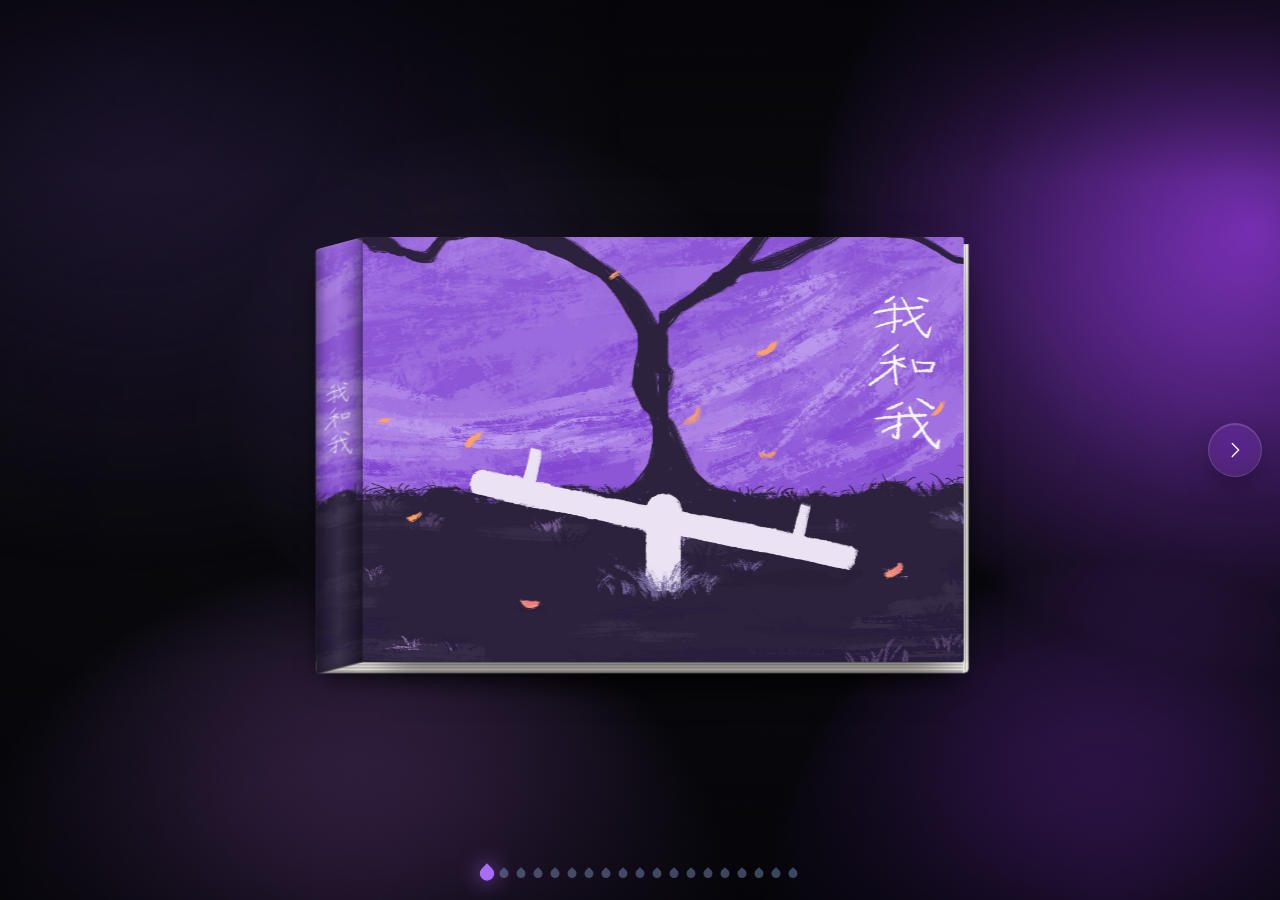
==== commit 11c8655a: "手拖收书时内侧页残留修复：拖动开始时即让该退场的页淡出，与按钮路径一致；收书拖动同步隐藏右侧白条" ====
--- a/index.html
+++ b/index.html
@@ -10,6 +10,11 @@
 <link rel="stylesheet" href="assets/style.css">
 </head>
 <body>
+
+<!-- 预加载：先把整本书的图下载完再开始，避免翻页时卡顿 -->
+<div class="loading" id="loading" role="status" aria-label="加载中">
+  <div class="loading__track"><i class="loading__fill" id="loadFill"></i></div>
+</div>
 
 <!-- 环境光：网格渐变，随书页取色变化 -->
 <div class="amb" aria-hidden="true">
@@ -31,6 +36,12 @@
 
     <!-- 页面堆叠的厚度 -->
     <span class="stack stack--r" aria-hidden="true"></span>
+
+    <!-- 书页厚度：合上时从封面下方露出的白色内页 -->
+    <span class="pageblock" id="pageblock" aria-hidden="true"></span>
+
+    <!-- 书腰：合上时露出的书脊厚度（由布局合成，图里没有画） -->
+    <span class="spine" id="spine" aria-hidden="true"></span>
 
     <!-- 摊开的两页 -->
     <div class="page page--l" id="pageL"><i class="page__img"></i></div>
--- a/assets/style.css
+++ b/assets/style.css
@@ -1,4 +1,4 @@
-/* =========================================================
+﻿/* =========================================================
    我和我 · 翻书版
    Mesh Gradient 环境光 + 写实精装书 + 纸张翻动
    ========================================================= */
@@ -18,6 +18,9 @@
   --ease: cubic-bezier(.33,.09,.24,1);
   --turn: 900ms;
   --ratio: 2.82867;      /* 4144 / 1465 */
+  /* 封面是三段包封：封底 | 书腰 | 封面，书腰占整幅 4%，两侧封面各 48% */
+  --cover-scale: 208.333%;  /* 1 / 0.48：页内背景放大到只露出单侧封面 */
+  --spine-w: 3.9%;          /* 书腰宽度（占书宽的百分比） */
 
   /* 书宽：屏幕宽 / 屏幕高 / 图片原生 2 倍上限（避免超宽屏把图拉伸糊） */
   --bw: min(94vw, 2072px, calc((100svh - 148px) * 2.82867));
@@ -44,6 +47,30 @@
   overflow:hidden;
   -webkit-font-smoothing:antialiased;
   -webkit-tap-highlight-color:transparent;
+}
+
+/* =========================================================
+   预加载：整本书下载完再开始，附一条进度条
+   ========================================================= */
+.loading{
+  position:fixed; inset:0; z-index:100;
+  display:grid; place-items:center;
+  background:radial-gradient(ellipse at 50% 46%, rgba(17,15,26,.96), rgba(6,6,11,.99) 72%);
+  transition:opacity .55s ease, visibility .55s ease;
+}
+.loading.is-done{ opacity:0; visibility:hidden; pointer-events:none; }
+.loading__track{
+  width:min(48vw, 240px); height:2px;
+  border-radius:2px;
+  background:rgba(255,255,255,.12);
+  overflow:hidden;
+}
+.loading__fill{
+  display:block; height:100%; width:0;
+  border-radius:2px;
+  background:linear-gradient(90deg, rgba(167,139,250,.9), rgba(244,241,234,.95));
+  box-shadow:0 0 12px rgba(167,139,250,.7);
+  transition:width .3s ease;
 }
 
 /* =========================================================
@@ -113,17 +140,32 @@
   width:var(--bw);
   aspect-ratio:var(--ratio);
   transform-style:preserve-3d;
-  transform:translateX(0);
-  translate:0 0;
-  transition:transform var(--turn) var(--ease), translate .5s var(--ease), box-shadow .6s var(--ease);
+  /* 位移（合上/摊开）用 translate，跟随 --turn；
+     倾斜 + 抬起用 transform，跟随更快的手势节奏 —— 两者互不干扰 */
+  --tx: 0%;
+  --lift: 0px;
+  --rx: 0deg;
+  --ry: 0deg;
+  translate: var(--tx) 0;
+  transform: perspective(1600px) rotateX(var(--rx)) rotateY(var(--ry)) translateY(var(--lift));
+  transition: translate var(--turn) var(--ease), transform .35s var(--ease), box-shadow .6s var(--ease);
   cursor:grab;
   touch-action:pan-y;
   user-select:none;
 }
 .book.is-dragging{ cursor:grabbing; transition:none; }
 
-/* 悬停反馈：书轻轻抬起 + 光晕，并跟随鼠标滑过一道高光 */
-.book.is-hover{ translate:0 -6px; }
+/* 开场：不要横向滑入，改成「从后往前」渐渐显出来 */
+.book.is-booting{ transition:none; }
+.book.is-entering{ animation:bookIn 1s var(--ease) both; }
+@keyframes bookIn{
+  0%  { opacity:0; scale:.90; }
+  60% { opacity:1; scale:.985; }
+  100%{ opacity:1; scale:1; }
+}
+
+/* 悬停反馈：书轻轻抬起 + 跟随鼠标的 3D 倾斜 + 光斑 */
+.book.is-hover{ --lift: -8px; }
 .book.is-hover::after{ background:radial-gradient(ellipse at 50% 40%, rgba(0,0,0,.8), rgba(0,0,0,.42) 46%, transparent 74%); }
 .book.is-hover .page--l,
 .book.is-hover .page--r{
@@ -142,14 +184,14 @@
   filter:blur(14px);
   transform:translateZ(-40px);
   pointer-events:none;
-  transition:opacity var(--turn) var(--ease), left var(--turn) var(--ease), right var(--turn) var(--ease);
+  transition:none;   /* 落地投影不做动画，避免中间出现游走的阴影 */
 }
 
 /* ---------- 两页 ---------- */
 .page{
   position:absolute; top:0; height:100%; width:50%;
   overflow:hidden;
-  background-size:200% 100%;
+  background-size:var(--cover-scale) 100%;   /* 抠掉书腰后每页只显示一侧封面 */
   background-repeat:no-repeat;
   backface-visibility:hidden;
 }
@@ -175,7 +217,7 @@
 /* 真实书页图（占位图之上逐层浮出） */
 .page__img{
   position:absolute; inset:0;
-  background-size:200% 100%;
+  background-size:var(--cover-scale) 100%;
   background-repeat:no-repeat;
   opacity:0;
   transition:opacity .45s ease;
@@ -202,23 +244,30 @@
   background-image:repeating-linear-gradient(90deg,
     rgba(232,226,212,.55) 0 1px, rgba(120,113,99,.5) 1px 2px);
   box-shadow:2px 0 6px -2px rgba(0,0,0,.55);
+  opacity:.8;
+  /* 与左缘页堆一致：出现/消失跟着翻页时长渐变，不会「啪」地跳出来 */
+  transition:opacity var(--turn) var(--ease);
 }
 
 /* ---------- 书脊凹槽 ---------- */
 .gutter{
   position:absolute; z-index:4; left:50%; top:0; bottom:0;
-  width:6.2%; transform:translateX(-50%);
+  width:6.2%;
+  transform:translateX(-50%);
+  transition:none !important;
   pointer-events:none;
+  /* 普通半透明遮罩（不做 multiply）：这样它与底下画面无关，
+     翻页时底下换什么图，它的明暗都不会跟着变 */
   background:linear-gradient(90deg,
-    transparent 0%,
-    rgba(0,0,0,.24) 26%,
-    rgba(0,0,0,.5) 47%,
-    rgba(0,0,0,.56) 50%,
-    rgba(0,0,0,.5) 53%,
-    rgba(0,0,0,.24) 74%,
-    transparent 100%);
-  mix-blend-mode:multiply;
-  transition:opacity .5s ease;
+    rgba(0,0,0,0)   0%,
+    rgba(0,0,0,.03) 14%,
+    rgba(0,0,0,.16) 32%,
+    rgba(0,0,0,.34) 46%,
+    rgba(0,0,0,.40) 50%,
+    rgba(0,0,0,.34) 54%,
+    rgba(0,0,0,.16) 68%,
+    rgba(0,0,0,.03) 86%,
+    rgba(0,0,0,0)   100%);
 }
 .gutter::after{
   content:""; position:absolute; left:50%; top:0; bottom:0; width:1px;
@@ -260,38 +309,38 @@
 .leaf .strip{
   position:absolute; top:0; height:100%;
   transform-style:preserve-3d;
+  -webkit-transform-style:preserve-3d;
   transform-origin:left center;
-  will-change:transform;
 }
 .leaf .curl > .strip{ left:0; }
 .leaf .strip > .strip{ left:100%; transform:rotateY(var(--td,0deg)); }
 
 .leaf .face{
-  position:absolute; top:0; bottom:0; left:0; right:-1.2px;
+  position:absolute; top:0; bottom:0; left:0; right:-1px;   /* 1px 叠边：相邻切片互相咬合，消除竖线 */
   backface-visibility:hidden;
   -webkit-backface-visibility:hidden;
   background-repeat:no-repeat;
+  transform:translateZ(0.02px);   /* 给正反面一点深度差，彻底分开 */
 }
 .leaf .face.back{ transform:rotateY(180deg); }
 
-/* 每条的弯曲阴影：渐变形状固定，只改透明度。
-   （改颜色会触发重绘，改透明度只是合成，翻页时省很多开销） */
+/* 每条的弯曲阴影：两端透明度由 JS 逐帧给出（--a1 近边、--a2 远边）。
+   相邻切片共享同一个边界值，整张叶子就是一条连续渐变，
+   不会在每条接缝处各压一道暗边（那看着像折痕） */
 .leaf .face .sh{
   position:absolute; inset:0; pointer-events:none;
-  opacity:0;
-}
-.leaf .face.front .sh{
-  background:linear-gradient(90deg, rgba(18,14,10,.95) 0%, rgba(18,14,10,0) 78%);
+  background:linear-gradient(90deg, rgba(16,12,8,var(--a1,0)), rgba(16,12,8,var(--a2,0)));
 }
 .leaf .face.back .sh{
-  background:linear-gradient(270deg, rgba(18,14,10,.95) 0%, rgba(18,14,10,0) 78%);
-}
-/* 每条的高光：同理只用透明度；不用 mix-blend-mode，
-   避免每条都多出一层混合合成 */
+  background:linear-gradient(270deg, rgba(16,12,8,var(--a1,0)), rgba(16,12,8,var(--a2,0)));
+}
+/* 每条的高光：同样做成连续渐变（--g1 / --g2） */
 .leaf .face .gl{
   position:absolute; inset:0; pointer-events:none;
-  background:#fffaf0;
-  opacity:0;
+  background:linear-gradient(90deg, rgba(255,250,240,var(--g1,0)), rgba(255,250,240,var(--g2,0)));
+}
+.leaf .face.back .gl{
+  background:linear-gradient(270deg, rgba(255,250,240,var(--g1,0)), rgba(255,250,240,var(--g2,0)));
 }
 
 
@@ -320,37 +369,144 @@
 .book.is-flash{ animation:flash .26s ease; }
 @keyframes flash{ 0%,100%{ opacity:1 } 45%{ opacity:.72 } }
 
-/* 合上（前封面）时：只显示封面（右页），左页与页堆收起 */
-.book.is-closed{ transform:translateX(-25%); }
+/* ---------- 书页厚度（白色内页） ----------
+   一整块，只在合上时贴边显示：右侧竖纹、底部横纹。 */
+.pageblock{
+  position:absolute; z-index:0;
+  top:1.6%; bottom:-2.6%;
+  left:0; right:-5px;
+  pointer-events:none;
+  opacity:0;
+  visibility:hidden;
+  /* .book 是 preserve-3d，压到书页与书腰之后 */
+  transform:translateZ(-3px);
+  border-radius:0 0 5px 5px;
+  background-image:
+    repeating-linear-gradient(90deg,          /* 侧面：竖条纹 */
+      rgba(253,251,246,.97) 0 2px,
+      rgba(203,196,183,.92) 2px 3.4px),
+    repeating-linear-gradient(180deg,         /* 底部：横条纹 */
+      rgba(253,251,246,.97) 0 2px,
+      rgba(203,196,183,.92) 2px 3.4px);
+  background-size:6px 100%, 100% 11px;
+  background-position:right top, left bottom;
+  background-repeat:no-repeat, no-repeat;
+  box-shadow:0 14px 26px -14px rgba(0,0,0,.9);
+  transition:opacity .25s ease;
+}
+/* 合上前封面：左缘贴书腰左缘，右缘与页堆外沿齐平 */
+.book.is-closed .pageblock{
+  left:calc(50% - var(--spine-w, 3.9%));
+  right:-5px;
+  opacity:1;
+  visibility:visible;
+  background-position:right top, left bottom;
+}
+/* 合到封底：镜像（竖纹换到左边） */
+.book.is-closed-back .pageblock{
+  left:-5px;
+  right:calc(50% - var(--spine-w, 3.9%));
+  opacity:1;
+  visibility:visible;
+  background-position:left top, left bottom;
+}
+/* 页堆已并入白页层，合上时不再单独显示，避免出现两层厚度 */
+.book.is-closed .stack--r{ opacity:0; }
+
+/* ---------- 书腰（书脊）----------
+   封面图是三段包封，中线那条竖排「我和我」就是书脊标题。
+   这里把中间 4% 的图切出来，并让它像长方体的侧面一样向后退，
+   做出书脊的透视，而不是一条平贴的色带。 */
+.spine{
+  position:absolute; z-index:5; top:0; bottom:0;
+  /* 固定默认位置：未合上时也不会退回到静态位置（否则淡出时会漂走） */
+  left:calc(50% - var(--spine-w, 3.9%));
+  width:var(--spine-w, 3.9%);
+  pointer-events:none;
+  opacity:0;
+  border-radius:3px 0 0 3px;
+  background-repeat:no-repeat;
+  /* 与页面同一缩放比例，只露出中间那 4% */
+  background-size:calc(var(--bw) * 1.041667) 100%;
+  background-position-x:calc(var(--bw) * -0.5013);
+  backface-visibility:hidden;
+  /* 倾斜写在基础样式里：一开书类名被移除时不会瞬间变回矩形（否则淡出时会看到「变形」）；
+     同时给一个明确的 3D 深度 —— 在书页(0)之后、厚度层(-3)之前。
+     preserve-3d 下 z-index 不生效，不给深度就会按 DOM 顺序画到页面上面（透出来）。 */
+  transform:skewY(-15deg) translateZ(-1px);
+  transform-origin:right center;
+  box-shadow:0 14px 34px -16px rgba(0,0,0,.95);
+  transition:opacity .28s ease;   /* 开书时让书腰尽快退场 */
+  will-change:transform;
+}
+/* 侧面明暗：只用阴影做圆柱/棱柱的体积，不要横线纹理 */
+.spine::after{
+  content:""; position:absolute; inset:0;
+  border-radius:inherit; pointer-events:none;
+  background:linear-gradient(90deg,
+    rgba(0,0,0,.34) 0%,
+    rgba(0,0,0,.06) 22%,
+    rgba(255,255,255,.05) 50%,
+    rgba(0,0,0,.06) 78%,
+    rgba(0,0,0,.30) 100%);
+  box-shadow:
+    inset 0 0 0 1px rgba(255,255,255,.08),
+    inset 0 18px 22px -20px rgba(255,255,255,.22),
+    inset 0 -18px 22px -20px rgba(0,0,0,.45);
+}
+/* 合上前封面：书腰贴在封面左缘，上下两条边同斜率（右高左低），
+   左下角正好落在白色厚度层的左下角，整体像一个长方体的侧面。 */
+.book.is-closed .spine{
+  left:calc(50% - var(--spine-w, 3.9%));
+  opacity:1;
+  transform:skewY(-15deg) translateZ(-1px);
+  transform-origin:right center;
+}
+/* 合到封底：镜像到右侧 */
+.book.is-closed-back .spine{
+  left:50%;
+  opacity:1;
+  transform:skewY(15deg) translateZ(-1px);
+  transform-origin:left center;
+}
+
+/* 合上（前封面）时：书腰 + 封面一起居中 */
+.book.is-closed{ --tx: calc(-25% + var(--spine-w, 3.9%) * 0.5); }
 .book.is-closed .page--l,
 .book.is-closed .stack--l,
 .book.is-closed .gutter,
 .book.is-collapsing .stack--l{ opacity:0; }
 .book.is-closed .page--r{ border-radius:3px; }
-.book.is-closed .page--r::before{
+/* 合上时书脊那道压痕：常驻元素，不做任何过渡 —— 保持恒定，不参与动画 */
+.page--r::before,
+.page--l::before{
   content:""; position:absolute; inset:0;
   border-radius:3px;
+  pointer-events:none;
+  opacity:0;
+}
+.page--r::before{
   background:linear-gradient(90deg, rgba(0,0,0,.5) 0%, rgba(0,0,0,.18) 4%, transparent 12%);
-  pointer-events:none;
-}
+}
+.page--l::before{
+  background:linear-gradient(270deg, rgba(0,0,0,.5) 0%, rgba(0,0,0,.18) 4%, transparent 12%);
+}
+.book.is-closed .page--r::before{ opacity:1; }
 /* 合上时投影只落在封面下方 */
 .book.is-closed::after{
   left:52%; right:2%; bottom:-9%;
   height:20%;
 }
 
-/* 合上（封底）时：只显示封底（左页），右页与页堆收起 —— 与前封面镜像 */
-.book.is-closed-back{ transform:translateX(25%); }
+/* 合上（封底）时：只显示封底（左页）+ 右侧书腰，右页与页堆收起 —— 与前封面镜像 */
+.book.is-closed-back{ --tx: calc(25% - var(--spine-w, 3.9%) * 0.5); }
 .book.is-closed-back .page--r,
 .book.is-closed-back .stack--r,
+
+.book.is-closed-back .page--r,
 .book.is-closed-back .gutter{ opacity:0; }
 .book.is-closed-back .page--l{ border-radius:3px; }
-.book.is-closed-back .page--l::before{
-  content:""; position:absolute; inset:0;
-  border-radius:3px;
-  background:linear-gradient(270deg, rgba(0,0,0,.5) 0%, rgba(0,0,0,.18) 4%, transparent 12%);
-  pointer-events:none;
-}
+.book.is-closed-back .page--l::before{ opacity:1; }
 .book.is-closed-back::after{
   left:2%; right:52%; bottom:-9%;
   height:20%;
@@ -506,6 +662,8 @@
 @media (orientation:portrait) and (max-width:1100px){
   .rotate{ display:grid; }
 }
+/* 只要实际是横屏（宽>高），一律不显示提示层 —— 以 JS 判断为准 */
+body.is-landscape .rotate{ display:none; }
 
 /* 点一下 = 当作已把手机横过来：收起提示，露出书页 */
 .rotate.is-off{ display:none; }
@@ -543,6 +701,12 @@
 /* 进度条：竖屏模式下要显示（否则会被窄屏规则隐藏） */
 body.is-flipland .dots{ display:flex; }
 
+/* 竖屏旋转态：厚度条、页堆这些「贴边装饰」转 90° 后会横穿书页，
+   变成一条白带，所以在这个模式下直接隐藏，只保留书本身。 */
+body.is-flipland .pageblock,
+body.is-flipland .stack--r,
+body.is-flipland .stack--l{ display:none; }
+
 /* =========================================================
    降级
    ========================================================= */
